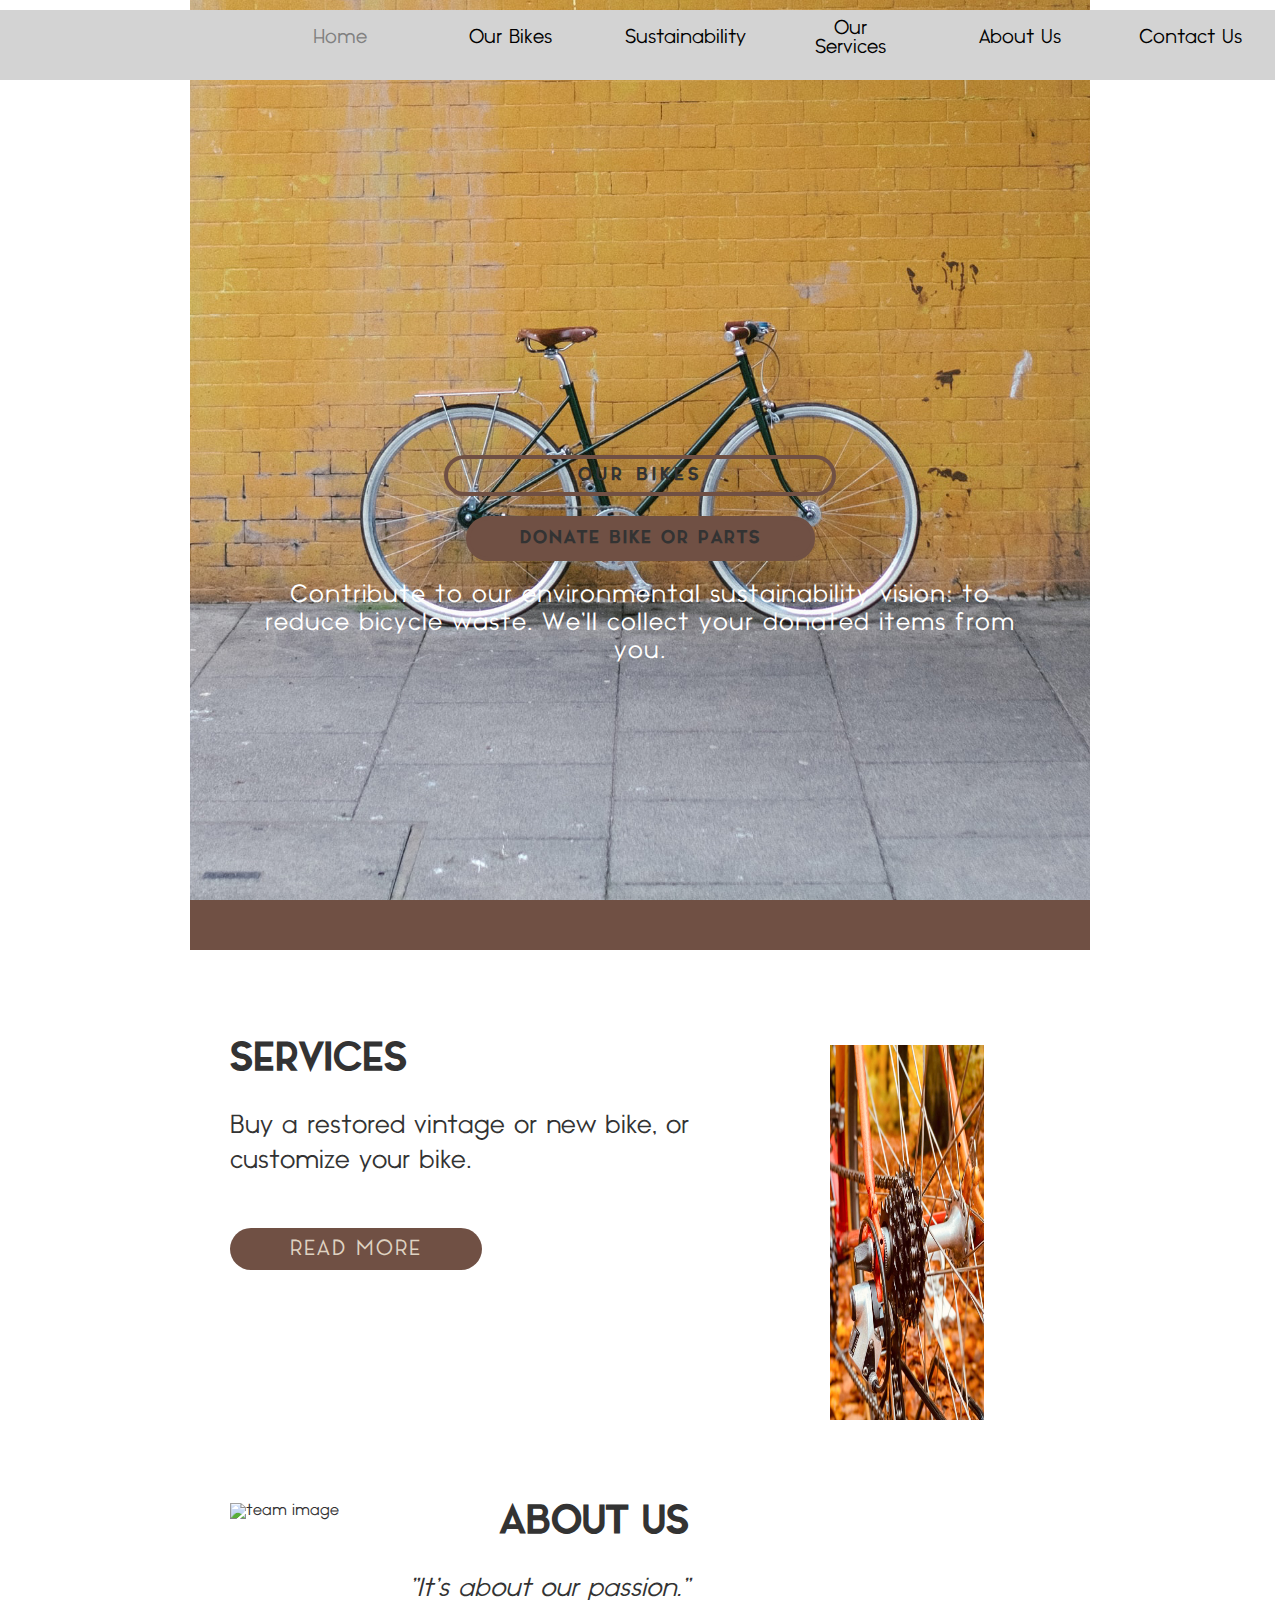
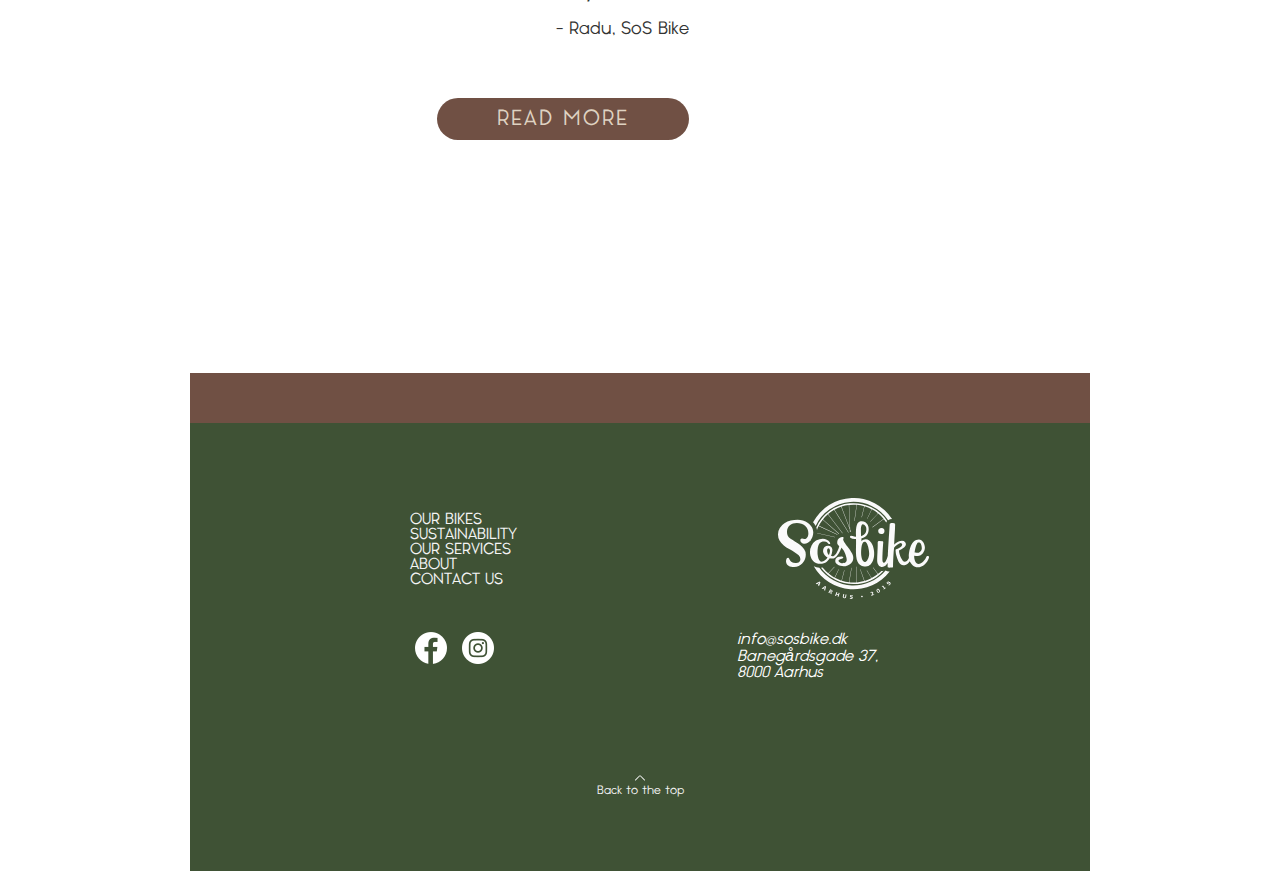
==== index.html @ 9453af6f "Chanel Edits: site navigation, header issues, links, logo link, fonts, mobile menus" ====
<!DOCTYPE HTML>
<html lang="en">
<!--comment-->

<head>
    <meta charset="UTF-8">
    <meta name="description" content="SoS Bike is an Aarhus-based bicycle business that supplies new, custom & restored vintage bicycles with an environmental sustainability vision: to reduce bicycle waste.">
    <meta name="viewport" content="width=device-width, initial-scale=1.0">
    <title>Home | SoS Bike</title>
    <link rel="stylesheet" href="css/mystyle.css">
    <link rel="stylesheet" href="css/mobilemenu.css">
</head>


<body class="page_body">

    <img href="index.html" src="images/SVG/Asset_12.svg" alt="sosbikelogo" class="sosbike_logo">
    <header class="navigation__container">
        <nav>
            <!-- The mobile menu icon -->
            <label for="mobileicon" class="mobileiconlabel">&#9776;</label>
            <input type="checkbox" id="mobileicon" class="mobileicon">


            <!-- Menu items -->
            <div class="menuitems__container">
                <h2 class="menu_heading">Menu</h2>
                <a href="index.html" class="menuitem menu_navigation active_menuitem">Home<i class="arrow right moab"></i></a>
                <a href="gallery.html" class="menuitem menu_navigation">Our Bikes<i class="arrow right moab"></i></a>
                <a href="sustainability.html" class="menuitem menu_navigation">Sustainability<i class="arrow right moab"></i></a>
                <a href="services.html" class="menuitem menu_navigation">Our Services<i class="arrow right moab"></i></a>
                <a href="about.html" class="menuitem menu_navigation">About Us<i class="arrow right moab"></i></a>
                <a href="contact.html" class="menuitem menu_navigation">Contact Us<i class="arrow right moab"></i></a>
                <img src="images/SVG/Asset_12.svg" alt="sosbike logo" class="menu_sosbikelogo menuitem">

                <div class="cta_style menu_donate_button">
                    <a href="contact.html" class="menuitem Donate_text">DONATE</a>
                </div>
            </div>
        </nav>

    </header>


    <div class="main_section_bg_image">

        <div class="main_section_flexbox">
            <div class="main_section1_button1">
                <a href="gallery.html" class="main_cta_button1"><h2>OUR BIKES</h2></a>
            </div>
            <div class="main_section1_button2">
                <a href="contact.html" class="main_cta_button2"><h2>DONATE BIKE OR PARTS</h2></a>
            </div>
            <div class="main_section1_text">
                <p>Contribute to our environmental sustainability vision: to reduce bicycle waste. We'll collect your donated items from you.</p>
            </div>
        </div>
    </div>

    <main>

        <section>
            <div class="main_colorblock"></div>
        </section>

        <section class="main_section2_container">
            <div class="main_section2_card1">
                <div class="main_section2_card1_inner">
                    <h2 class="main_section2_header">SERVICES</h2>
                    <p class="main_service_paragraph">Buy a restored vintage or new bike, or customize your bike.</p>
                    <a href="services.html" class="main_s2_cta_button">READ MORE</a>
                </div>
                <div>
                    <img src="images/homepage/Services.jpg" alt="bike service" class="bike_service_image">
                </div>
            </div>

            <div class="main_section2_card2">
                <div><img src="images/homepage/about_pic.jpg" alt="team image" class="bike_about_image">
                    <img src="images/homepage/about_pic_600.png" alt="team image" class="bike_about_image2">
                    <img src="images/homepage/about_pic_900.png" alt="team image" class="bike_about_image3">
                </div>
                <div class="main_section2_card2_inner">
                    <h2 class="main_section1_header2">ABOUT US</h2>
                    <P class="main_about_paragraph"><i>"It's about our passion."</i></P>
                    <p Class="main_quote">- Radu, SoS Bike </p>
                    <a href="about.html" class="main_s2_cta_button2">READ MORE</a>
                </div>
            </div>
        </section>

        <section>
            <div class="main_colorblock"></div>
        </section>

    </main>


    <footer class="page_footer">

        <div class="page_footer_card">

            <div class="footer_flex_inner">

                <div class="footer_flex_inner_card">
                    <a href="gallery.html" class="footer_link">OUR BIKES</a><br>
                    <a href="sustainability.html" class="footer_link">SUSTAINABILITY</a><br>
                    <a href="services.html" class="footer_link">OUR SERVICES</a><br>
                    <a href="about.html" class="footer_link">ABOUT</a><br>
                    <a href="contact.html" class="footer_link">CONTACT US</a><br>
                </div>

                <div class="footer_flex_inner_card">
                    <a href="https://www.facebook.com/aarhussosbike"><img src="images/some/facebook_logo.png" alt="facebook icon" class="some_image"></a>
                    <a href="https://www.instagram.com/s0sbike/"><img src="images/some/instagram_logo.png" alt="instagram icon" class="some_image"></a>
                </div>
            </div>

            <div class="footer_flex_inner">
                <div class="footer_flex_inner_card">
                    <a href="index.html"><img src="images/SVG/Asset_11.svg" class="footer_logo"></a>
                </div>

                <div class="footer_flex_inner_card">
                    <address>
                        info@sosbike.dk<br>
                        Banegårdsgade 37,<br>
                        8000 Aarhus
                    </address>
                </div>
            </div>

        </div>

        <div class="page_footer_card">
            <div class="back_to_the_top">
                <div>
                    <a href="index.html"><img src="images/up_arrow/up-arrow.svg" alt="up arrow" class="up_arrow_icon"></a>
                </div>

                <div>
                    <a href="index.html" class="footer_link">Back to the top</a>
                </div>
            </div>
        </div>

    </footer>


</body></html>
---- css/mystyle.css ----
/* Basic CSS reset */
*,
:after,
:before {
    margin: 0;
    padding: 0;
    border: 0;
    box-sizing: border-box;
}

html {
    font-size: 100%;
}

@font-face {
    font-family: "Aqua";
    src: url('../fonts/aqua.ttf');
}

@font-face {
    font-family: "Kelvinized";
    src: url('../fonts/Kelvinized.ttf');
}

@font-face {
    font-family: "Noir_medium";
    src: url('../fonts/Noir_medium.otf');
}

@font-face {
    font-family: "Noir_regular";
    src: url('../fonts/Noir_regular.otf');
}

@font-face {
    font-family: "Typographica";
    src: url('../fonts/Typographica-Blp5.ttf');
}

h1 {
    font-family: Typographica, sans-serif;
    color: #333333;
    font-size: 24x;
    letter-spacing: 1px;
}

h2 {
    font-family: Noir_medium, sans-serif;
    color: #333333;
    font-size: 18px;
}

h3 {
    font-family: Noir_medium, sans-serif;
    color: #333333;
    font-size: 16px;
}

html,
body {
    font-family: Noir_regular, sans-serif;
    color: #333333;
    font-size: 16px;
}

.page_body {
    max-width: 1680px;
    margin: 0 auto;

}


/* -------- Mobile first style and layout ------- */


/*---------Header and navigation--------------*/


.moab { /* added by Morten, attached to menu arrows */
    float: right;
}


/*--------------------MAIN---------------------*/

.main_section_bg_image {
    background-size: cover;
    background-position: bottom;
    height: 568px;
    background-image: url("../images/homepage/beeline-navigation-nfWllIa5wew-unsplash.jpg");
}



/*---------------MAIN SECTION 1----------------*/

.main_section_flexbox {
    display: flex;
    flex-direction: column;
    padding: 285px 15px 10px 15px;
    width: 100%;
    align-items: center;
}

.main_home_bike {
    object-fit: cover;
    width: 365px;
    height: 610px;
}


a:link, a:visited {
  text-align: center;
  text-decoration: none;
  display: inline-block;
}

a:hover {
  cursor: pointer;
}


.main_cta_button1 {
    /* position: absolute;
    top: 62.5%;
    left: 8%;*/
    border: 4px solid #705044;
    padding: 15px 75px 5px 75px;
    margin: 10px 0px;
    background-color: rgba(255, 255, 255, 0.01);
    border-radius: 50px;
    color: white;
    letter-spacing: 4px;
    text-decoration: none;
}

.main_cta_button2 {
    /*position: absolute;
    top: 72.5%;
    left: 8%;*/
    border: 4px solid #705044;
    padding: 15px 20px 5px 20px;
    background-color: #705044;
    border-radius: 50px;
    color: white;
    letter-spacing: 2px;
}

.main_section1_text {
    /* position: absolute;
    top: 84%;*/
    color: white;
    text-align: center;
    margin: 0px 12px;
    line-height: 20px;
    font-size: 16px;
    letter-spacing: 0.5px;
    padding-top: 10px;
}

.main_colorblock {
    height: 25px;
    width: 100%;
    background-color: #705044;
}


/*-----------MAIN SECTION 2----------*/

.main_section2_container {

}

.main_section2_card1 {
    display: flex;
    margin-top: 60px;
    margin-bottom: 55px;
}

.main_section2_card1_inner {
    margin-left: 15px;
}

.main_service_paragraph {
    /*padding: 15px 25px 15px 0px;*/
    margin: 5px 0px 10px 0px;
}


.main_s2_cta_button {
    color: #DFD2C1;
    background-color: #705044;
    padding: 10px 25px;
    border-radius: 20px;
    letter-spacing: 1px;
}



.bike_service_image {
    /*max-width: 150px;
    height: 150px;*/
    /*padding: 10px 15px 10px 0px;*/
    width: 70%;
    margin: 0 0 0 45px;
    padding-top: 5px;
}

/*---card 2--*/

.main_section2_card2 {
    display: flex;
    margin-top: 55px;
    margin-bottom: 60px;
    margin-right: 15px;
}

.main_section2_card2_inner {
    margin-right: 5px;
    display: flex;
        flex-direction: column;
        align-items: flex-end;
}

.main_section1_header2 {
    text-align: right;
}

.main_about_paragraph {
    margin-top: 20px;
    text-align: right;
    margin: 10px 0px 5px 0px;*/
}

.main_quote {
    text-align: right;
    font-size: 14px;
    margin-bottom: 20px;
}

.main_s2_cta_button2 {
    color: #DFD2C1;
    background-color: #705044;
    padding: 10px 26px;
    border-radius: 20px;
    margin-left: 6px;
    letter-spacing: 1px;
}



.bike_about_image {
    /*max-width: 150px;*/
    /*height: 150px;*/
    width: 70%;
    /*padding: 10px 15px 10px 0px;*/
    margin-left: 15px;
    padding-bottom: 10px;
}

.bike_about_image2{
    display: none;
}

.bike_about_image3{
    display: none;
}





/* -------- Footer section ---------- */

.page_footer {
    display: flex;
    flex-direction: column;
    justify-content: space-between;
    height: 35rem;
    align-items: center;
    text-align: center;
    background-color: #3F5235;
    color: white;
    padding: 40px 0px;
    ;
}


.page_footer_card {
    display: flex;
    flex-direction: column;
    align-items: center;
    justify-content: space-between;
}

.footer_flex_inner_card {
    padding: 15px 0px;
}

.some_image {
    margin: 15px 5px 0px 5px;
}

.footer_link {
    text-decoration: none;
    color: whitesmoke;
}

.up_arrow_icon {
    width: 10px;
}

.footer_logo {
    width: 65%;
}

.back_to_the_top {
    display: flex;
    flex-direction: column;
    font-size: 12px;
    padding-bottom: 15px;
}


/* ---------------------- Media Queries 600px -------------------------- */


@media only screen and (min-width: 600px) {

    /* -------- Main content ---------- */

    .main_section_bg_image {
        background-size: cover;
        background-position: bottom;
        height: 800px;
        background-image: url("../images/homepage/main_bike_mobile.jpg");
    }



    /*---------------MAIN SECTION 1----------------*/

    .main_section_flexbox {
        display: flex;
        flex-direction: column;
        padding: 480px 15px 10px 15px;
        width: 100%;
        align-items: center;
    }

    .main_home_bike {
        object-fit: cover;
        width: 365px;
        height: 610px;
    }

    .main_cta_button1 {
        /* position: absolute;
    top: 62.5%;
    left: 8%;*/
        border: 4px solid #705044;
        padding: 6px 100px;
        margin-bottom: 15px;
        background-color: rgba(255, 255, 255, 0.01);
        border-radius: 50px;
        color: #705044;
        font-size: 16px;
        letter-spacing: 4px;
    }

    .main_cta_button2 {
        /*position: absolute;
    top: 72.5%;
    left: 8%;*/
        border: 4px solid #705044;
        padding: 8px 50px;
        background-color: #705044;
        border-radius: 50px;
        color: white;
        font-size: 13px;
        letter-spacing: 2px;
        margin-bottom: 10px;
    }

    .main_section1_text {
        /* position: absolute;
    top: 84%;*/
        color: white;
        text-align: center;
        margin: 0px 12px;
        line-height: 25px;
        font-size: 22px;
        letter-spacing: 1px;
        padding-top: 10px;
        width: 90%
    }

    .main_colorblock {
        height: 40px;
        width: 100%;
        background-color: #705044;
    }

    /*---------------MAIN PAGE SECTION 2----------------*/

    .main_section2_container {
        display: flex;
        flex-direction: column;
    }

    .main_section2_card1 {
        display: flex;
        margin: 90px 25px 50px 25px;

    }

    .main_section2_card1_inner {
        display: flex;
        flex-direction: column;
        margin: 0px 0px 0px 0px;
        align-items: flex-start;
    }

    .main_section2_header {
        font-size: 40px;

    }

    .main_service_paragraph {
        /*padding: 15px 25px 15px 0px;*/
        margin: 20px 50px 34px 0px;
        font-size: 22px;
        line-height: 35px;
    }


    .main_s2_cta_button {
        color: #DFD2C1;
        background-color: #705044;
        padding: 10px 26px;
        border-radius: 50px;
        font-size: 22px;
        letter-spacing: 2px;
        padding: 10px 60px;
    }



    .bike_service_image {
        /*max-width: 150px;*/
        height: 250px;
        margin: 0;
        /*padding: 10px 15px 10px 0px;*/
    }

    /*---card 2--*/

    .main_section2_card2 {
        display: flex;
        margin: 50px 25px 90px 25px;

    }

    .main_section2_card2_inner {
        margin: 0;
        display: flex;
        flex-direction: column;
        align-items: flex-end;
    }

    .main_section1_header2 {
        text-align: right;
        font-size: 40px;
    }

    .main_about_paragraph {
        text-align: right;
        font-size: 22px;
        line-height: 30px;
        margin: 20px 0px 10px 25px;
    }


    .main_quote {
        text-align: right;
        font-size: 16px;
        margin-bottom: 17px;
    }

    .main_s2_cta_button2 {
        color: #DFD2C1;
        background-color: #705044;
        padding: 10px 60px;
        border-radius: 50px;
        margin-left: 0px;
        font-size: 22px;
        letter-spacing: 2px;
    }



    .bike_about_image {
        /*max-width: 150px;*/
        /*padding: 10px 15px 10px 0px;*/
        display: none;
    }

    .bike_about_image2{
        display: block;
        height: 250px;
        margin: 0;
    }


    /* -------- Footer ---------- */

    .page_footer {
        height: 25rem;
        text-align: left;
    }

    .page_footer_card {
        display: flex;
        flex-direction: row;
    }


    .footer_flex_inner_card {
        padding: 15px 0px 15px 120px;
    }

    .some_image {
        margin: 15px 5px 0px 5px;
    }

    .up_arrow_icon {
        width: 10px;
    }

    .footer_logo {
        width: 65%;
    }

    .back_to_the_top {
        display: flex;
        flex-direction: column;
        text-align: center;
    }


    /* ---------------------- Media Queries 900px -------------------------- */

    @media only screen and (min-width: 900px) {


        /* -------- Page body container ---------- */

        .page_body {
            width: 900px;
            height: 29rem;
        }

        .moab { /* added by Morten, attached to menu arrows */
    display: none;
}


        /* -------- Main content ---------- */

        .main_section_bg_image {
            background-size: cover;
            background-position: bottom;
            height: 900px;
            background-image: url("../images/homepage/main_bike.jpg");
        }



        /*---------------MAIN PAGE SECTION 1----------------*/

        .main_section_flexbox {
            display: flex;
            flex-direction: column;
            padding: 445px 15px 10px 15px;
            width: 100%;
            align-items: center;
        }

        .main_home_bike {
            object-fit: cover;
            width: 365px;
            height: 610px;
        }

        .main_cta_button1 {
            /* position: absolute;
    top: 62.5%;
    left: 8%;*/
            border: 4px solid #705044;
            padding: 8px 130px;
            margin-bottom: 20px;
            background-color: rgba(255, 255, 255, 0.01);
            border-radius: 50px;
            color: #705044;
            font-size: 20px;
            letter-spacing: 4px;
        }

        .main_cta_button2 {
            /*position: absolute;
    top: 72.5%;
    left: 8%;*/
            border: 4px solid #705044;
            padding: 10px 50px;
            background-color: #705044;
            border-radius: 50px;
            color: white;
            font-size: 18px;
            letter-spacing: 2px;
            margin-bottom: 10px;
        }

        .main_section1_text {
            /* position: absolute;
    top: 84%;*/
            color: white;
            text-align: center;
            margin: 0px 12px;
            line-height: 28px;
            font-size: 25px;
            letter-spacing: 1px;
            padding-top: 10px;
            width: 90%
        }

        .main_colorblock {
            height: 50px;
            width: 100%;
            background-color: #705044;
        }


       /*---------------MAIN PAGE SECTION 2----------------*/

    .main_section2_container {
        display: flex;
        flex-direction: column;
    }

    .main_section2_card1 {
        display: flex;
        margin: 90px 40px 40px 40px;

    }

    .main_section2_card1_inner {
        display: flex;
        flex-direction: column;
        margin: 0px 80px 0px 0px;
    }

    .main_section2_header {
        font-size: 40px;

    }

    .main_service_paragraph {
        /*padding: 15px 25px 15px 0px;*/
        margin: 30px 0px 50px 0px;
        font-size: 26px;
        line-height: 35px;
    }


    .main_s2_cta_button {
        color: #DFD2C1;
        background-color: #705044;
        padding: 10px 60px;
        border-radius: 50px;
        font-size: 22px;
        letter-spacing: 2px;
    }



    .bike_service_image {
        /*max-width: 150px;*/
        height: 380px;
        margin: 0;
        /*padding: 10px 15px 10px 0px;*/
    }

    /*---card 2--*/

    .main_section2_card2 {
        display: flex;
        margin: 40px 40px 90px 40px;
    }

    .main_section2_card2_inner {
        margin: 0;
        display: flex;
        flex-direction: column;
        align-items: flex-end;
        margin-left: 70px;
    }

    .main_section1_header2 {
        text-align: right;
        font-size: 40px;
    }

    .main_about_paragraph {
        text-align: right;
        font-size: 26px;
        line-height: 35px;
        margin: 30px 0px 15px 0px;
    }


    .main_quote {
        text-align: right;
        font-size: 18px;
        margin-bottom: 60px;
    }

    .main_s2_cta_button2 {
        color: #DFD2C1;
        background-color: #705044;
        padding: 10px 60px;
        border-radius: 50px;
        margin-left: 0px;
        font-size: 22px;
        letter-spacing: 2px;
    }



    .bike_about_image {
        /*max-width: 150px;*/
        /*padding: 10px 15px 10px 0px;*/
        display: none;
    }

    .bike_about_image2{
        display: none;
    }
        .bike_about_image3{
        display: block;
        height: 380px;
        margin: 0;
    }


        /* -------- Footer ---------- */

        .page_footer {
            height: 28rem;
            padding: 60px;
        }

        .page_footer_card {
            display: flex;
            flex-direction: row;
        }


        .footer_flex_inner_card {
            padding: 15px 60px 15px 160px;
        }

        .some_image {
            margin: 15px 5px 0px 5px;
        }

        .up_arrow_icon {
            width: 10px;
        }

        .footer_logo {
            width: 65%;
        }

        .back_to_the_top {
            display: flex;
            flex-direction: column;
        }



    }
---- css/mobilemenu.css ----
/* [ON MOBILE DEVICES] */

.sosbike_logo {
    width: 80px;
    float: left;
    margin: 15px 0px 0px 15px;
}


/* .navigation__container {
    width: 70%;
    float: right;
} */

.navigation__container {
    position: absolute;
    right: 5px;
    top: 10px;
    width: 300px;
    z-index: 9999;
}

.menu_heading {
    text-align: center;
    padding: 25px 0px 25px 45px;
}

.mobileiconlabel {
    float: right;
    display: inline-block;
    color: black;
    font-style: normal;
    font-size: 1.2rem;
    padding: 15px 20px 10px 0px;

}

.menuitem {
    display: block;
    width: 250px;
    padding: 10px;
    color: black;
    text-decoration: none;
    text-align: left;
}

.active_menuitem {
    color: grey
}

.menu_navigation {
    margin-left: 10%;
    font-weight: bold;
}

.menu_sosbikelogo {
    display: block;
    margin-left: auto;
    margin-right: auto;
    width: 50%;
    padding-top: 25px;
    padding-bottom: 25px;
}

.menu_sosbikelogo1{
    display: none;
}


/*.menu_paragraph {
    width: 100%;
    text-align: center;
}*/

.menu_donate_button {
    display: block;
    margin-left: auto;
    margin-right: auto;
    margin-bottom: 15px;
}


.cta_style {
    margin-left: auto;
    margin-right: auto;
    background-color: black;
    color: white;
    border-bottom-left-radius: 25px;
    border-top-left-radius: 25px;
    border-bottom-right-radius: 25px;
    border-top-right-radius: 25px;
    width: 50%;
    margin-top: 10px;
    margin-bottom: 10px;

}

.Donate_text {
    width: 100%;
    font-weight: bold;
    color: white;
    text-align: center;
    margin-left: auto;
    margin-right: auto;
    font-size: 15px;

}

.arrow {

    border: solid black;
    border-width: 0 1px 1px 0;
    display: inline-block;
    padding: 4px;

}

.right {
    transform: rotate(-45deg);
    -webkit-transform: rotate(-45deg);
}



/* Hide checkbox and menuitems until clicked */
.menuitems__container,
.mobileicon {
    display: none;
    background-color: lightgrey;
    padding-bottom: 15px;
}




/* Show menuitems when mobileicon-label is clicked */
.navigation__container input:checked ~ .menuitems__container {
    display: block;
}




/* Add rules [ON WIDE SCREENS] */

@media only screen and (min-width: 900px) {

    /* Hide Mobile icon and its label */
    .mobileiconlabel,
    .mobileicon {
        display: none;
    }

    .menu_paragraph{
        display: none;
    }

    .sosbike_logo{
        display: none;
    }

    .arrow{
        display: none;
    }

    .right{
        display: none;
    }

    .moab{
        display: none;
    }


    .cta_style{
        display: none;
    }

    .menu_sosbikelogo{
        width: 8%;
        margin-left: 15px;
        margin-right: 15px;
        display: none;

    }

    .menu_sosbikelogo1{
        width: 8%;
        margin-left: 15px;
        margin-right: 15px;
        display: block;
    }

    .menu_heading{
        display: none;
    }

    .menu_navigation{
        margin-left: 20px;
        margin-right: 20px;
        font-size: 20px;

    }

    .navigation__container{
        width: 100%;
        flex-direction: row;
        z-index: 9999;

    }






    /* Make menuitems flex horisontally (on a row) */
    .menuitems__container {
        display: flex;
        justify-content: flex-end;
        align-items: center;
        height: 70px;



    }

    .menuitem {
        width: 130px;
    }

    .arrow {
        display: none;
    }

    .right {
        display: none;
    }
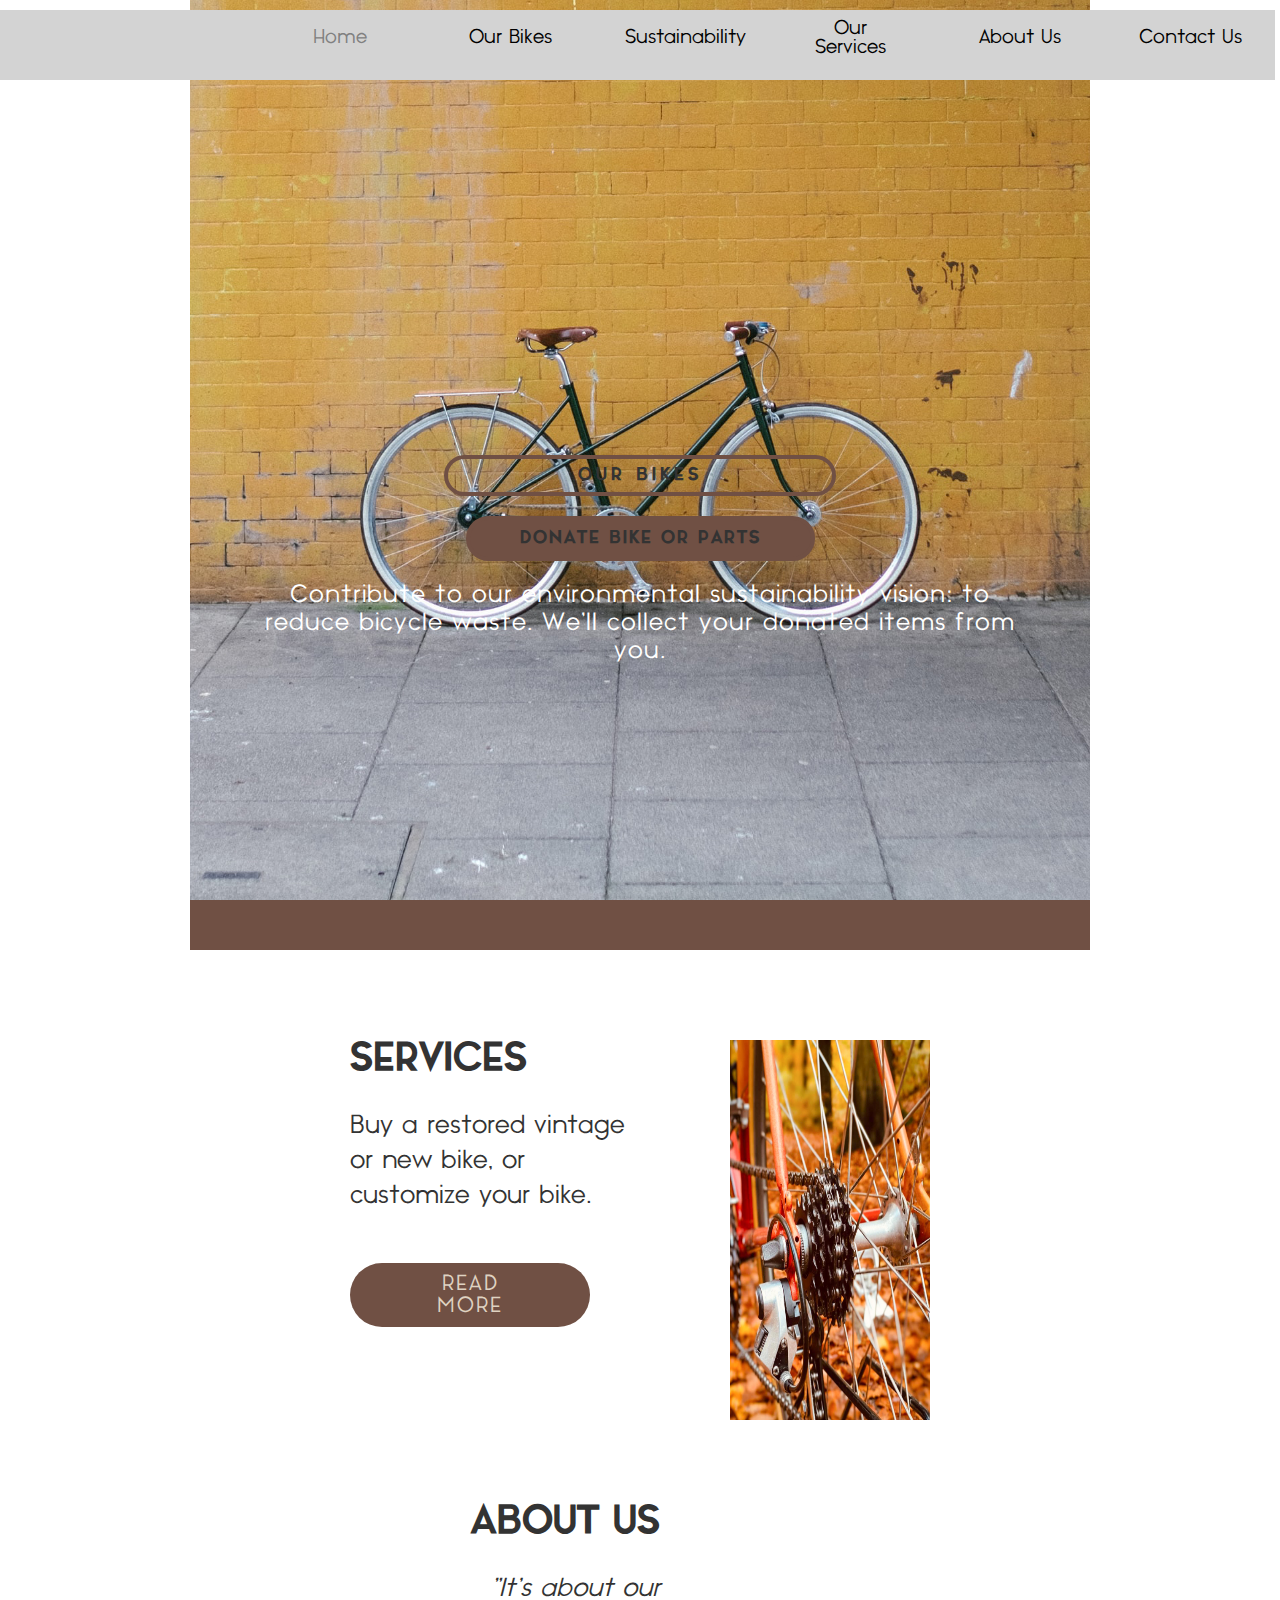
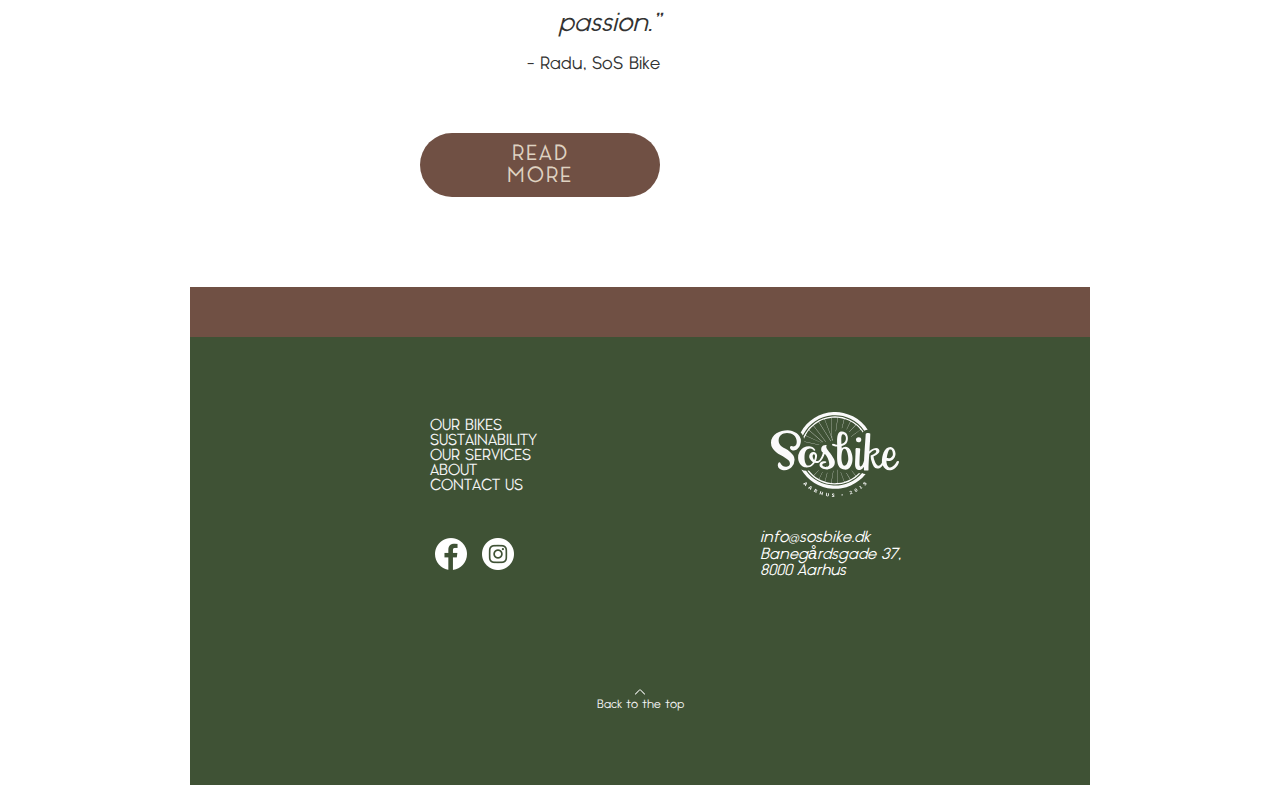
==== commit ec1df433: "CR edits: media queries 600px all pages" ====
--- a/index.html
+++ b/index.html
@@ -77,8 +77,6 @@
 
             <div class="main_section2_card2">
                 <div><img src="images/homepage/about_pic.jpg" alt="team image" class="bike_about_image">
-                    <img src="images/homepage/about_pic_600.png" alt="team image" class="bike_about_image2">
-                    <img src="images/homepage/about_pic_900.png" alt="team image" class="bike_about_image3">
                 </div>
                 <div class="main_section2_card2_inner">
                     <h2 class="main_section1_header2">ABOUT US</h2>
--- a/css/mystyle.css
+++ b/css/mystyle.css
@@ -168,6 +168,11 @@
 /*-----------MAIN SECTION 2----------*/
 
 .main_section2_container {
+    /*height: 480px;*/
+    display: flex;
+    flex-direction: column;
+    justify-content: center;
+    align-items: center;
 
 }
 
@@ -179,6 +184,8 @@
 
 .main_section2_card1_inner {
     margin-left: 15px;
+    align-items: flex-end;
+    width: 100px;
 }
 
 .main_service_paragraph {
@@ -199,11 +206,10 @@
 
 .bike_service_image {
     /*max-width: 150px;
-    height: 150px;*/
     /*padding: 10px 15px 10px 0px;*/
-    width: 70%;
+    width: 156px;
     margin: 0 0 0 45px;
-    padding-top: 5px;
+    height: 195px;
 }
 
 /*---card 2--*/
@@ -216,10 +222,12 @@
 }
 
 .main_section2_card2_inner {
-    margin-right: 5px;
-    display: flex;
-        flex-direction: column;
-        align-items: flex-end;
+    display: flex;
+    flex-direction: column;
+    align-items: flex-end;
+    width: 140px;
+    margin-left: 20px;
+
 }
 
 .main_section1_header2 {
@@ -250,12 +258,14 @@
 
 
 .bike_about_image {
-    /*max-width: 150px;*/
-    /*height: 150px;*/
-    width: 70%;
+    /*width: 70%;*/
     /*padding: 10px 15px 10px 0px;*/
     margin-left: 15px;
     padding-bottom: 10px;
+    height: 185px;
+    width: 148px;
+
+
 }
 
 .bike_about_image2{
@@ -408,17 +418,128 @@
         flex-direction: column;
     }
 
+
+
+
+
+
+
+
+
+
+/*
+
+.main_service_paragraph {
+    /*padding: 15px 25px 15px 0px;*/
+   /* margin: 5px 0px 10px 0px;
+}
+
+
+.main_s2_cta_button {
+    color: #DFD2C1;
+    background-color: #705044;
+    padding: 10px 25px;
+    border-radius: 20px;
+    letter-spacing: 1px;
+}
+
+
+
+.bike_service_image {
+    /*max-width: 150px;
+    /*padding: 10px 15px 10px 0px;*/
+   /* width: 156px;
+    margin: 0 0 0 45px;
+    height: 195px;
+}
+
+/*---card 2--*/
+
+/*
+
+.main_section1_header2 {
+    text-align: right;
+}
+
+.main_about_paragraph {
+    margin-top: 20px;
+    text-align: right;
+    margin: 10px 0px 5px 0px;*/
+}
+
+/*.main_quote {
+    text-align: right;
+    font-size: 14px;
+    margin-bottom: 20px;
+}
+
+.main_s2_cta_button2 {
+    color: #DFD2C1;
+    background-color: #705044;
+    padding: 10px 26px;
+    border-radius: 20px;
+    margin-left: 6px;
+    letter-spacing: 1px;
+}
+
+
+
+.bike_about_image {
+    /*width: 70%;*/
+    /*padding: 10px 15px 10px 0px;*/
+ /*   margin-left: 15px;
+    padding-bottom: 10px;
+    height: 185px;
+    width: 148px;
+
+
+}
+
+.bike_about_image2{
+    display: none;
+}
+
+.bike_about_image3{
+    display: none;
+}*/
+
+
+
+
+
+
+
+
+
+
+
+
+    /*.main_section2_card1 {
+    display: flex;
+    margin-top: 60px;
+    margin-bottom: 55px;
+}*/
+
     .main_section2_card1 {
         display: flex;
-        margin: 90px 25px 50px 25px;
-
-    }
+        margin: 90px 0px 50px 0px;
+
+    }
+
+
+   /*.main_section2_card1_inner {
+    margin-left: 15px;
+    align-items: flex-end;
+    width: 100px;
+}*/
+
 
     .main_section2_card1_inner {
         display: flex;
         flex-direction: column;
-        margin: 0px 0px 0px 0px;
+        /*margin: 0px 0px 0px 0px;*/
         align-items: flex-start;
+        width: 300px;
     }
 
     .main_section2_header {
@@ -441,7 +562,8 @@
         border-radius: 50px;
         font-size: 22px;
         letter-spacing: 2px;
-        padding: 10px 60px;
+        padding: 15px 20px;
+        width: 240px;
     }
 
 
@@ -449,15 +571,35 @@
     .bike_service_image {
         /*max-width: 150px;*/
         height: 250px;
+        width: 200px;
         margin: 0;
         /*padding: 10px 15px 10px 0px;*/
     }
 
     /*---card 2--*/
 
+
+/*.main_section2_card2 {
+    display: flex;
+    margin-top: 55px;
+    margin-bottom: 60px;
+    margin-right: 15px;
+}
+
+.main_section2_card2_inner {
+    display: flex;
+    flex-direction: column;
+    align-items: flex-end;
+    width: 140px;
+    margin-left: 20px;
+
+}*/
+
+
     .main_section2_card2 {
         display: flex;
-        margin: 50px 25px 90px 25px;
+        margin: 50px 0px 90px 0px;
+        width: 500px;
 
     }
 
@@ -466,6 +608,8 @@
         display: flex;
         flex-direction: column;
         align-items: flex-end;
+        margin-left: auto;
+        width: 200px;
     }
 
     .main_section1_header2 {
@@ -477,24 +621,25 @@
         text-align: right;
         font-size: 22px;
         line-height: 30px;
-        margin: 20px 0px 10px 25px;
+        /*margin: 20px 0px 10px 25px;*/
     }
 
 
     .main_quote {
         text-align: right;
         font-size: 16px;
-        margin-bottom: 17px;
+        margin-bottom: 45px;
     }
 
     .main_s2_cta_button2 {
         color: #DFD2C1;
         background-color: #705044;
-        padding: 10px 60px;
+        padding: 10px 20px;
         border-radius: 50px;
-        margin-left: 0px;
         font-size: 22px;
         letter-spacing: 2px;
+        padding: 15px 20px;
+        width: 240px;
     }
 
 
@@ -502,13 +647,8 @@
     .bike_about_image {
         /*max-width: 150px;*/
         /*padding: 10px 15px 10px 0px;*/
-        display: none;
-    }
-
-    .bike_about_image2{
-        display: block;
         height: 250px;
-        margin: 0;
+        width: 200px;
     }
 
 
@@ -526,7 +666,10 @@
 
 
     .footer_flex_inner_card {
-        padding: 15px 0px 15px 120px;
+        padding: 30px 15px 15px 80px;
+        align-items: center;
+        justify-content: center;
+        width: 240px;
     }
 
     .some_image {
@@ -766,7 +909,11 @@
 
 
         .footer_flex_inner_card {
-            padding: 15px 60px 15px 160px;
+            padding: 15px 60px 15px 120px;
+            align-items: center;
+            justify-content: center;
+            width: 330px;
+
         }
 
         .some_image {
@@ -778,7 +925,7 @@
         }
 
         .footer_logo {
-            width: 65%;
+            width: 85%;
         }
 
         .back_to_the_top {
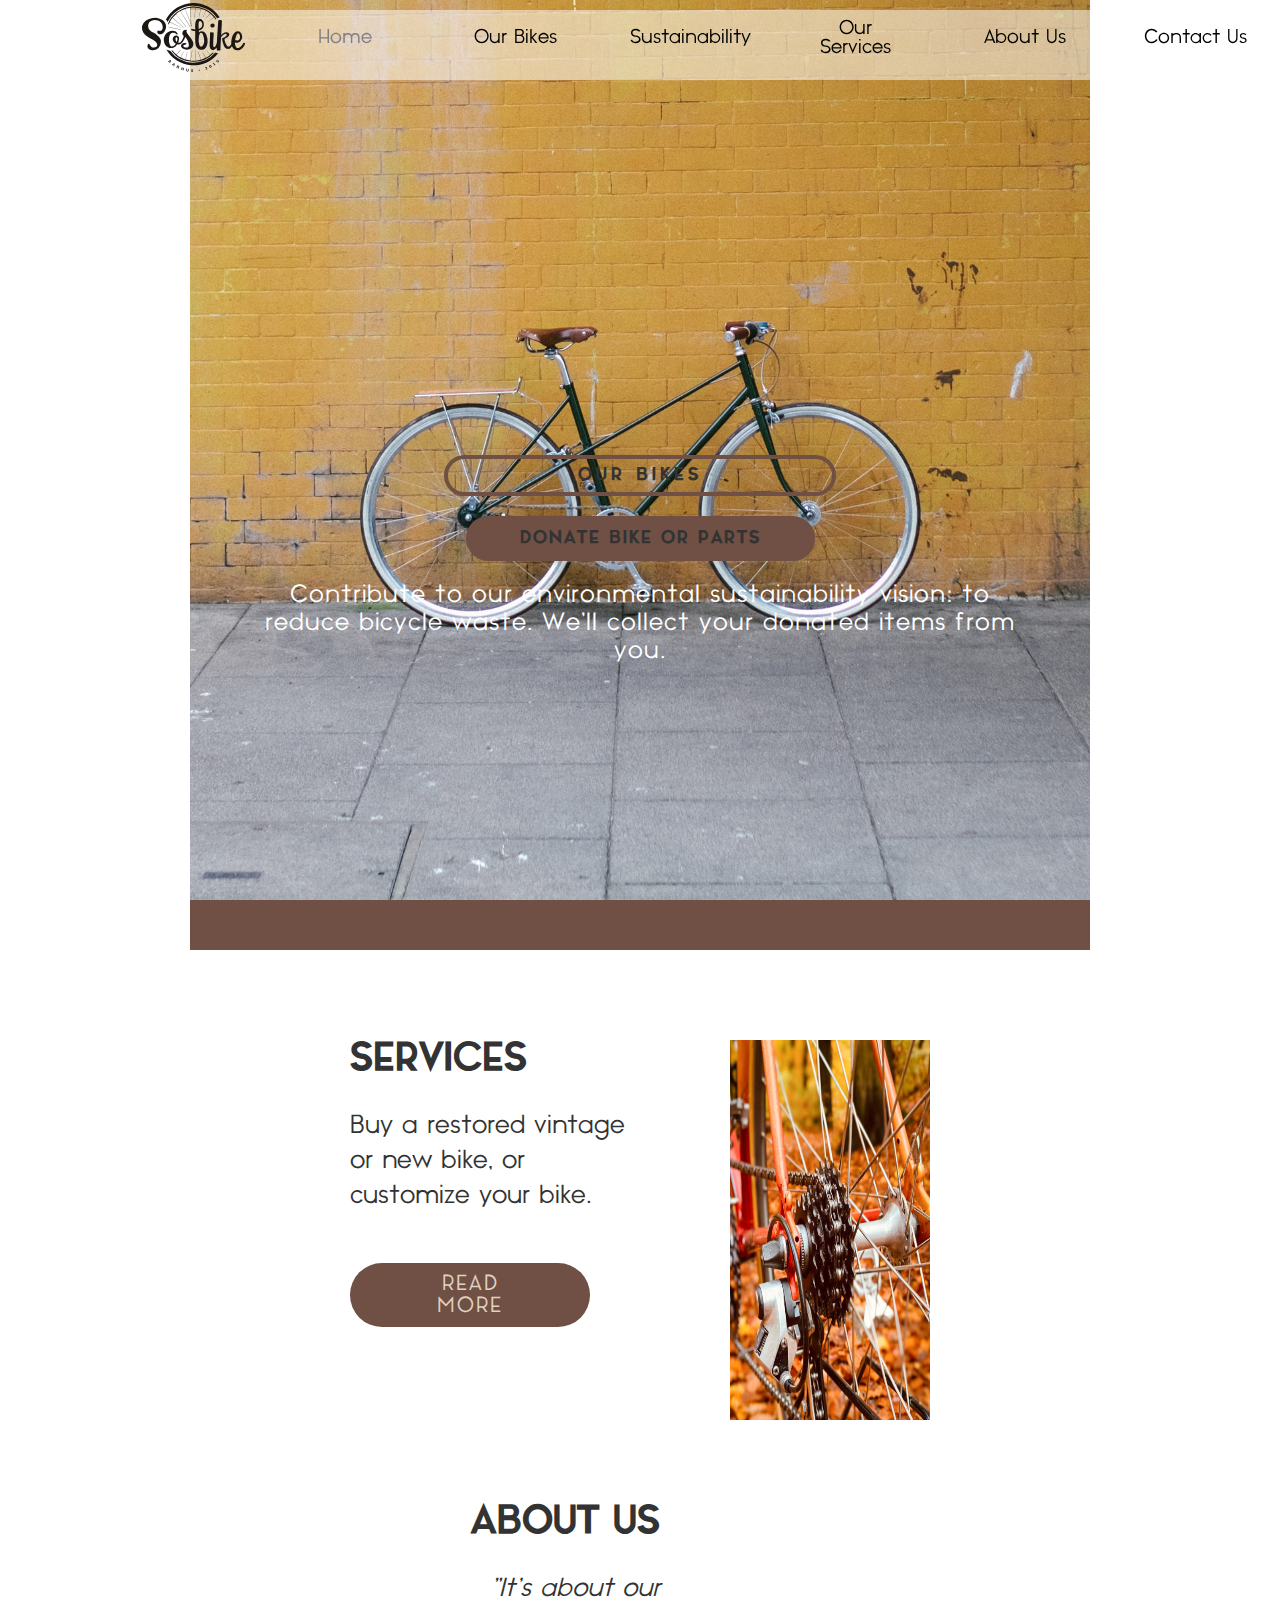
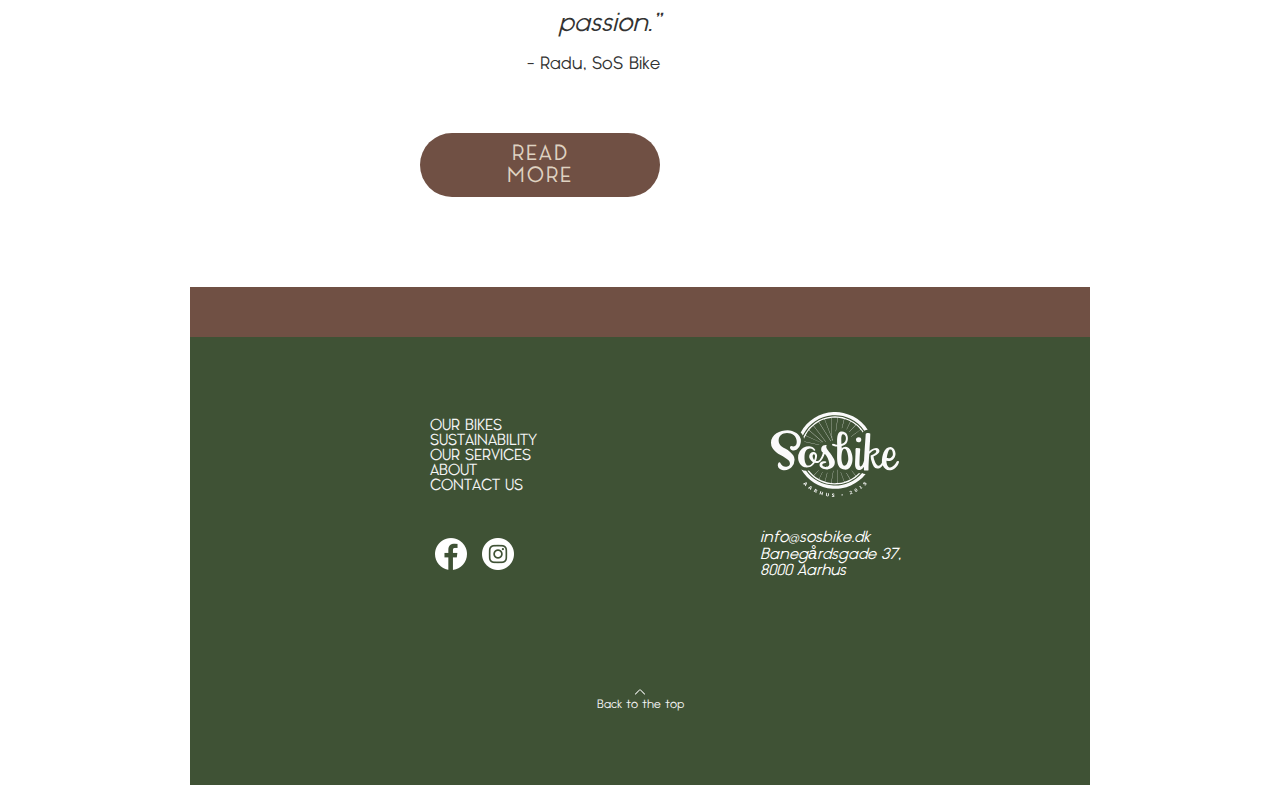
==== commit a2856e84: "navbar uptade" ====
--- a/index.html
+++ b/index.html
@@ -25,6 +25,7 @@
             <!-- Menu items -->
             <div class="menuitems__container">
                 <h2 class="menu_heading">Menu</h2>
+                <img src="images/SVG/Asset_12.svg" alt="sosbike logo" class="menu_sosbikelogo1">
                 <a href="index.html" class="menuitem menu_navigation active_menuitem">Home<i class="arrow right moab"></i></a>
                 <a href="gallery.html" class="menuitem menu_navigation">Our Bikes<i class="arrow right moab"></i></a>
                 <a href="sustainability.html" class="menuitem menu_navigation">Sustainability<i class="arrow right moab"></i></a>
--- a/css/mystyle.css
+++ b/css/mystyle.css
@@ -698,6 +698,7 @@
 
         /* -------- Page body container ---------- */
 
+
         .page_body {
             width: 900px;
             height: 29rem;
--- a/css/mobilemenu.css
+++ b/css/mobilemenu.css
@@ -16,7 +16,7 @@
     position: absolute;
     right: 5px;
     top: 10px;
-    width: 300px;
+    width:
     z-index: 9999;
 }
 
@@ -205,8 +205,28 @@
     .navigation__container{
         width: 100%;
         flex-direction: row;
-        z-index: 9999;
-
+
+
+    }
+
+    .gallery_heading{
+        margin-top: 8%;
+    }
+
+    .sustainability_block{
+        margin-top: 8%;
+    }
+
+    .services_block{
+        margin-top: 8%;
+    }
+
+    .about_block{
+        margin-top: 8%;
+    }
+
+    .contact_block{
+        margin-top: 8%
     }
 
 
@@ -220,7 +240,9 @@
         justify-content: flex-end;
         align-items: center;
         height: 70px;
-
+        background-color: rgba(255,255,255,0.5);
+        position: fixed;
+        z-index: 9999;
 
 
     }
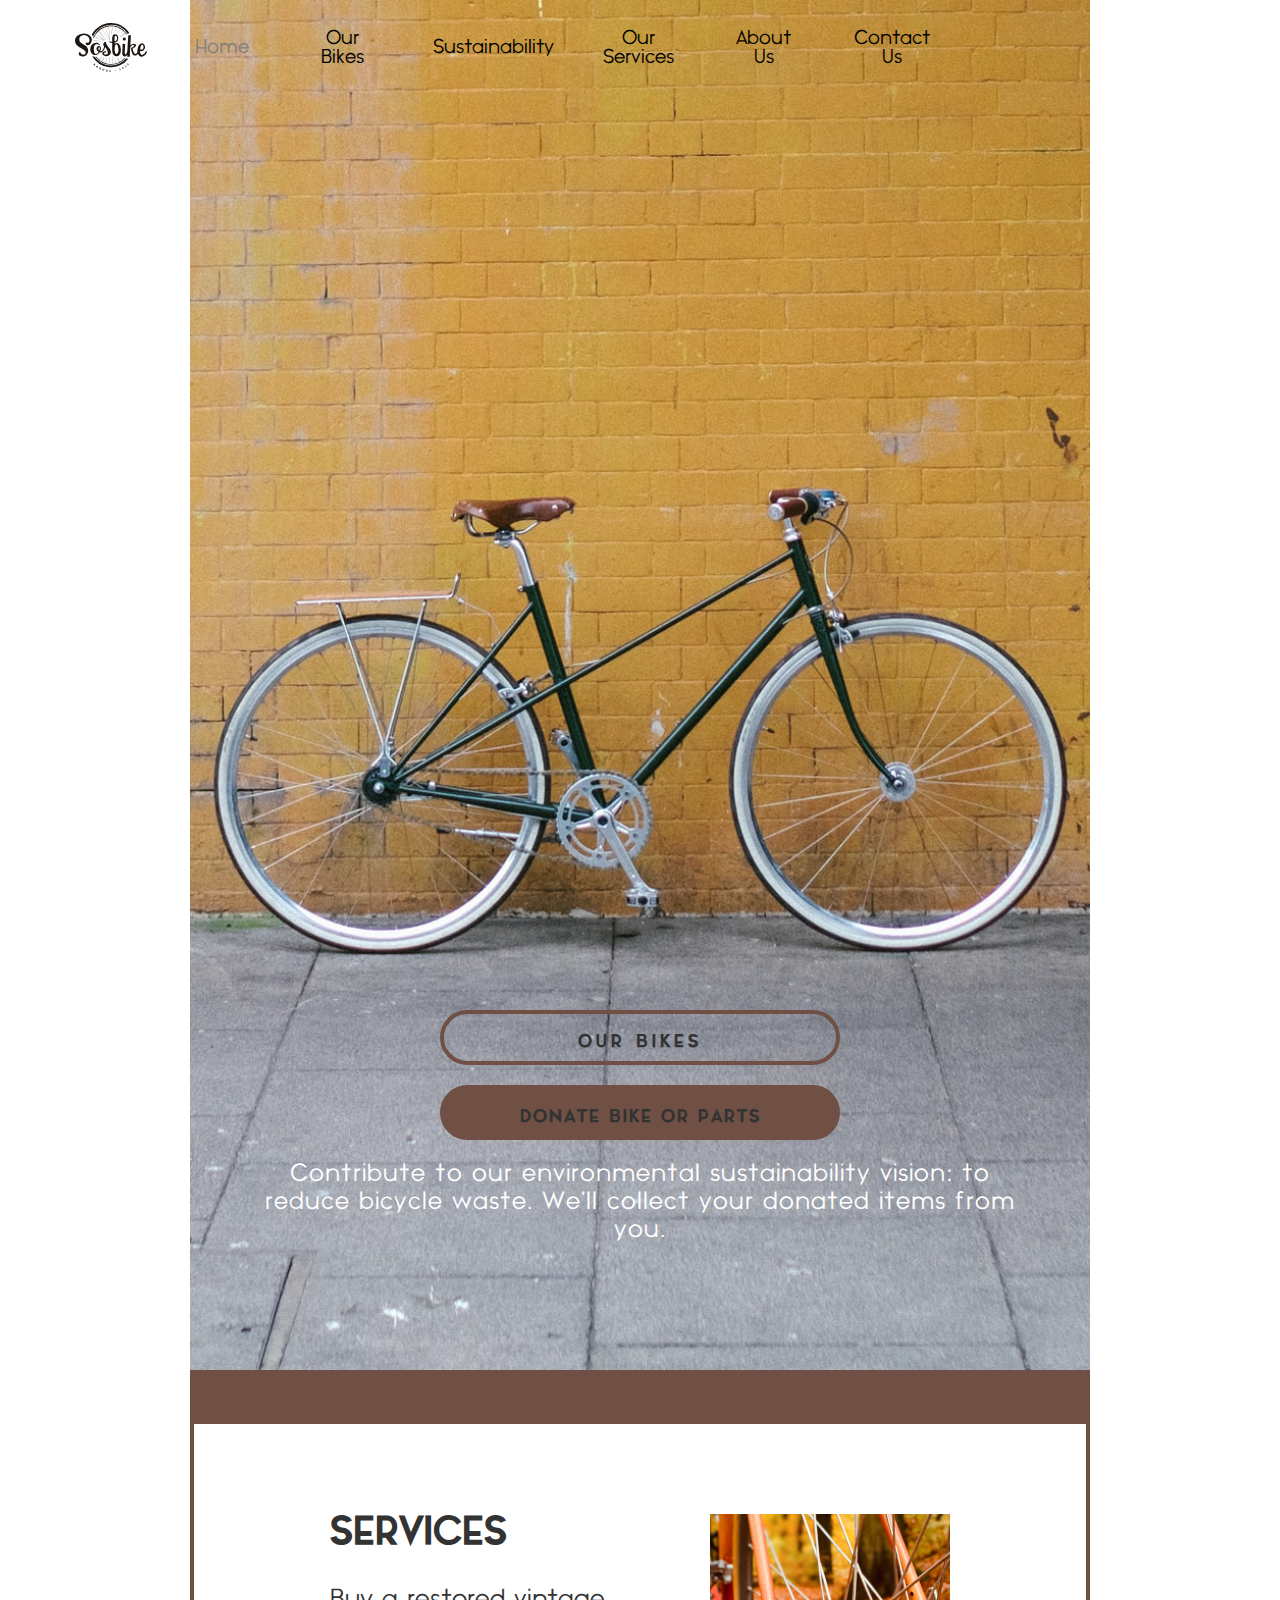
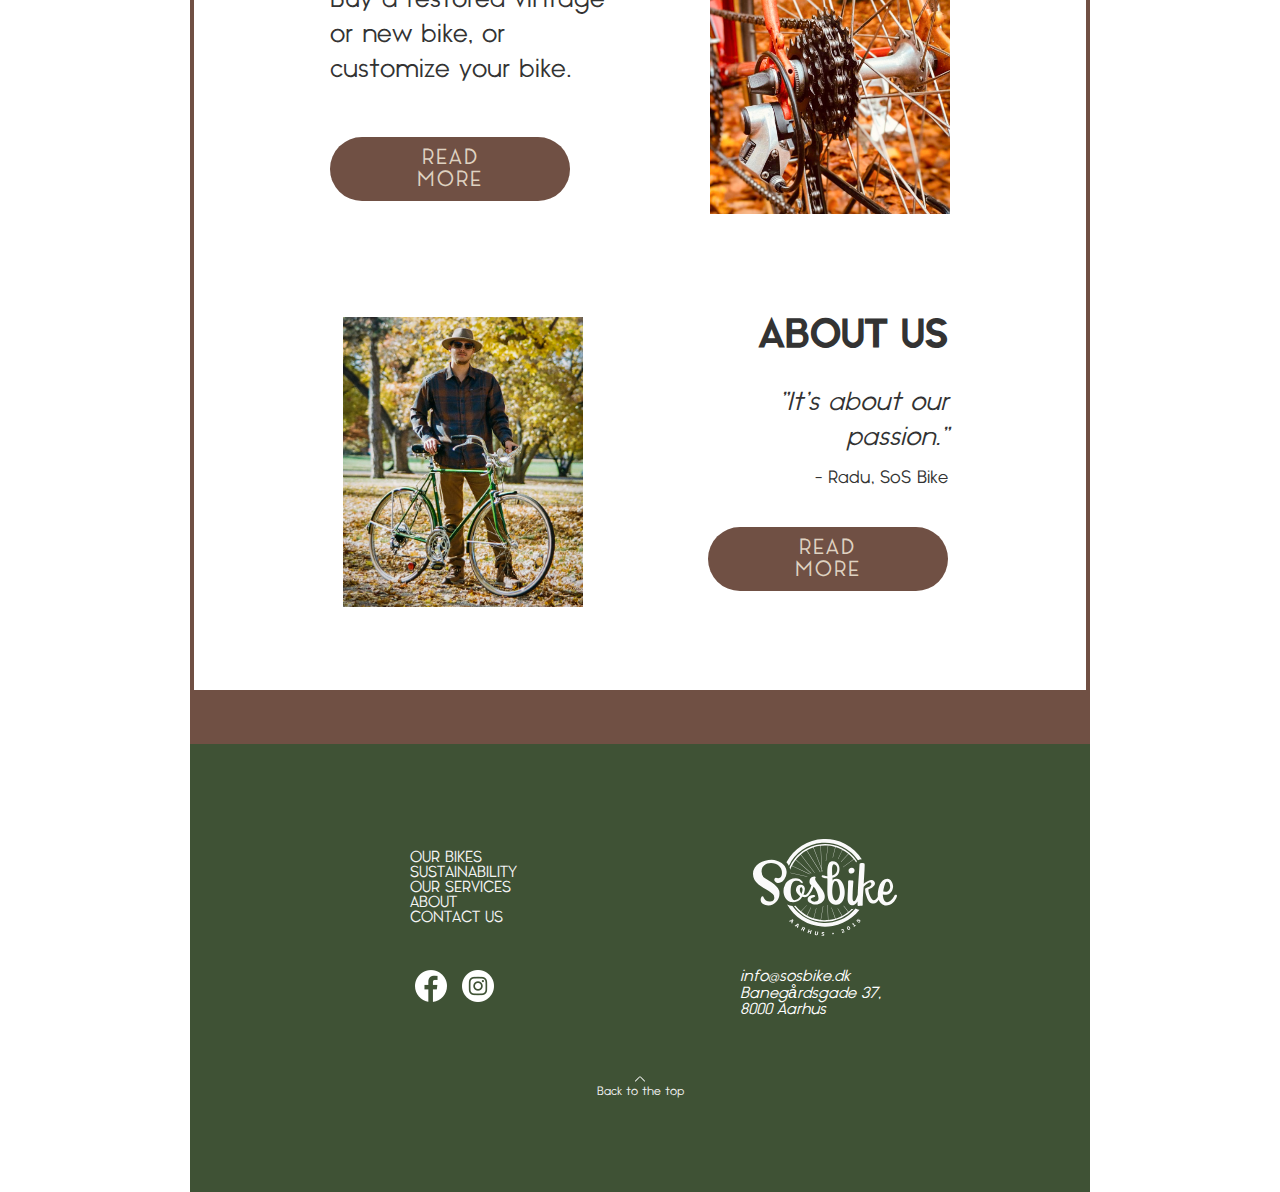
==== commit ae6b591d: "CR edits: all pages, all media queries" ====
--- a/index.html
+++ b/index.html
@@ -43,14 +43,18 @@
     </header>
 
 
-    <div class="main_section_bg_image">
+    <div class="main_section_bg_image main_section_bg_image_ultrawide">
 
         <div class="main_section_flexbox">
             <div class="main_section1_button1">
-                <a href="gallery.html" class="main_cta_button1"><h2>OUR BIKES</h2></a>
+                <a href="gallery.html" class="main_cta_button1">
+                    <h2>OUR BIKES</h2>
+                </a>
             </div>
             <div class="main_section1_button2">
-                <a href="contact.html" class="main_cta_button2"><h2>DONATE BIKE OR PARTS</h2></a>
+                <a href="contact.html" class="main_cta_button2">
+                    <h2>DONATE BIKE OR PARTS</h2>
+                </a>
             </div>
             <div class="main_section1_text">
                 <p>Contribute to our environmental sustainability vision: to reduce bicycle waste. We'll collect your donated items from you.</p>
--- a/css/mystyle.css
+++ b/css/mystyle.css
@@ -173,17 +173,16 @@
     flex-direction: column;
     justify-content: center;
     align-items: center;
-
+    margin: 0px 20px 0px 20px;
 }
 
 .main_section2_card1 {
     display: flex;
     margin-top: 60px;
-    margin-bottom: 55px;
+    margin-bottom: 30px;
 }
 
 .main_section2_card1_inner {
-    margin-left: 15px;
     align-items: flex-end;
     width: 100px;
 }
@@ -216,8 +215,8 @@
 
 .main_section2_card2 {
     display: flex;
-    margin-top: 55px;
-    margin-bottom: 60px;
+    margin-top: 30px;
+    margin-bottom: 40px;
     margin-right: 15px;
 }
 
@@ -419,119 +418,11 @@
     }
 
 
-
-
-
-
-
-
-
-
-/*
-
-.main_service_paragraph {
-    /*padding: 15px 25px 15px 0px;*/
-   /* margin: 5px 0px 10px 0px;
-}
-
-
-.main_s2_cta_button {
-    color: #DFD2C1;
-    background-color: #705044;
-    padding: 10px 25px;
-    border-radius: 20px;
-    letter-spacing: 1px;
-}
-
-
-
-.bike_service_image {
-    /*max-width: 150px;
-    /*padding: 10px 15px 10px 0px;*/
-   /* width: 156px;
-    margin: 0 0 0 45px;
-    height: 195px;
-}
-
-/*---card 2--*/
-
-/*
-
-.main_section1_header2 {
-    text-align: right;
-}
-
-.main_about_paragraph {
-    margin-top: 20px;
-    text-align: right;
-    margin: 10px 0px 5px 0px;*/
-}
-
-/*.main_quote {
-    text-align: right;
-    font-size: 14px;
-    margin-bottom: 20px;
-}
-
-.main_s2_cta_button2 {
-    color: #DFD2C1;
-    background-color: #705044;
-    padding: 10px 26px;
-    border-radius: 20px;
-    margin-left: 6px;
-    letter-spacing: 1px;
-}
-
-
-
-.bike_about_image {
-    /*width: 70%;*/
-    /*padding: 10px 15px 10px 0px;*/
- /*   margin-left: 15px;
-    padding-bottom: 10px;
-    height: 185px;
-    width: 148px;
-
-
-}
-
-.bike_about_image2{
-    display: none;
-}
-
-.bike_about_image3{
-    display: none;
-}*/
-
-
-
-
-
-
-
-
-
-
-
-
-    /*.main_section2_card1 {
-    display: flex;
-    margin-top: 60px;
-    margin-bottom: 55px;
-}*/
-
     .main_section2_card1 {
         display: flex;
         margin: 90px 0px 50px 0px;
 
     }
-
-
-   /*.main_section2_card1_inner {
-    margin-left: 15px;
-    align-items: flex-end;
-    width: 100px;
-}*/
 
 
     .main_section2_card1_inner {
@@ -579,23 +470,6 @@
     /*---card 2--*/
 
 
-/*.main_section2_card2 {
-    display: flex;
-    margin-top: 55px;
-    margin-bottom: 60px;
-    margin-right: 15px;
-}
-
-.main_section2_card2_inner {
-    display: flex;
-    flex-direction: column;
-    align-items: flex-end;
-    width: 140px;
-    margin-left: 20px;
-
-}*/
-
-
     .main_section2_card2 {
         display: flex;
         margin: 50px 0px 90px 0px;
@@ -666,7 +540,7 @@
 
 
     .footer_flex_inner_card {
-        padding: 30px 15px 15px 80px;
+        padding: 30px 15px 15px 40px;
         align-items: center;
         justify-content: center;
         width: 240px;
@@ -691,41 +565,22 @@
     }
 
 
-    /* ---------------------- Media Queries 900px -------------------------- */
-
-    @media only screen and (min-width: 900px) {
-
-
-        /* -------- Page body container ---------- */
-
-
-        .page_body {
-            width: 900px;
-            height: 29rem;
-        }
-
-        .moab { /* added by Morten, attached to menu arrows */
-    display: none;
-}
-
-
-        /* -------- Main content ---------- */
-
+
+    /* ---------------------- Media Queries iPad -------------------------- */
+
+
+    @media only screen and (min-width: 768px) {
         .main_section_bg_image {
             background-size: cover;
             background-position: bottom;
-            height: 900px;
+            height: 1030px;
             background-image: url("../images/homepage/main_bike.jpg");
         }
-
-
-
-        /*---------------MAIN PAGE SECTION 1----------------*/
 
         .main_section_flexbox {
             display: flex;
             flex-direction: column;
-            padding: 445px 15px 10px 15px;
+            padding: 675px 15px 10px 15px;
             width: 100%;
             align-items: center;
         }
@@ -784,16 +639,134 @@
         }
 
 
+        .page_footer {
+            height: 28rem;
+            padding: 80px;
+        }
+
+        .page_footer_card {
+            display: flex;
+            flex-direction: row;
+        }
+
+          .footer_flex_inner_card {
+        padding: 30px 15px 15px 60px;
+        align-items: center;
+        justify-content: center;
+        width: 240px;
+    }
+
+}
+
+    /* ---------------------- Media Queries 900px -------------------------- */
+
+    @media only screen and (min-width: 900px) {
+
+
+        /* -------- Page body container ---------- */
+
+
+        .page_body {
+            width: 900px;
+            height: 29rem;
+        }
+
+        .moab { /* added by Morten, attached to menu arrows */
+    display: none;
+}
+
+
+        /* -------- Main content ---------- */
+
+        .main_section_bg_image {
+            background-size: cover;
+            background-position: bottom;
+            height: 1370px;
+            background-image: url("../images/homepage/main_bike.jpg");
+        }
+
+
+
+        /*---------------MAIN PAGE SECTION 1----------------*/
+
+        .main_section_flexbox {
+            display: flex;
+            flex-direction: column;
+            padding: 1000px 15px 10px 15px;
+            width: 100%;
+            align-items: center;
+        }
+
+        .main_home_bike {
+            object-fit: cover;
+            width: 365px;
+            height: 610px;
+        }
+
+        .main_cta_button1 {
+            /* position: absolute;
+    top: 62.5%;
+    left: 8%;*/
+            border: 4px solid #705044;
+            padding: 20px 0px 10px 0px;
+            margin-bottom: 20px;
+            background-color: rgba(255, 255, 255, 0.01);
+            border-radius: 50px;
+            color: #705044;
+            font-size: 20px;
+            letter-spacing: 4px;
+            width: 400px;
+        }
+
+        .main_cta_button2 {
+            /*position: absolute;
+    top: 72.5%;
+    left: 8%;*/
+            border: 4px solid #705044;
+            padding: 20px 0px 10px 0px;
+        background-color: #705044;
+            border-radius: 50px;
+            color: white;
+            font-size: 18px;
+            letter-spacing: 2px;
+            margin-bottom: 10px;
+            width: 400px
+        }
+
+        .main_section1_text {
+            /* position: absolute;
+    top: 84%;*/
+            color: white;
+            text-align: center;
+            margin: 0px 12px;
+            line-height: 28px;
+            font-size: 25px;
+            letter-spacing: 1px;
+            padding-top: 10px;
+            width: 90%
+        }
+
+        .main_colorblock {
+            height: 50px;
+            width: 100%;
+            background-color: #705044;
+        }
+
+
        /*---------------MAIN PAGE SECTION 2----------------*/
 
     .main_section2_container {
         display: flex;
         flex-direction: column;
+        border: 4px solid #705044;
+        width: 900px;
+        padding-bottom: 20px;
+        margin: auto;
     }
 
     .main_section2_card1 {
         display: flex;
-        margin: 90px 40px 40px 40px;
+        margin: 90px 0px 50px 0px;
 
     }
 
@@ -829,7 +802,8 @@
 
     .bike_service_image {
         /*max-width: 150px;*/
-        height: 380px;
+        height: 300px;
+        width:  240px;
         margin: 0;
         /*padding: 10px 15px 10px 0px;*/
     }
@@ -838,7 +812,8 @@
 
     .main_section2_card2 {
         display: flex;
-        margin: 40px 40px 90px 40px;
+        margin: 50px 0px; 90px 0px;
+        width: 625px;
     }
 
     .main_section2_card2_inner {
@@ -846,7 +821,7 @@
         display: flex;
         flex-direction: column;
         align-items: flex-end;
-        margin-left: 70px;
+        margin-left: 165px;
     }
 
     .main_section1_header2 {
@@ -865,7 +840,7 @@
     .main_quote {
         text-align: right;
         font-size: 18px;
-        margin-bottom: 60px;
+        margin-bottom: 40px;
     }
 
     .main_s2_cta_button2 {
@@ -881,36 +856,19 @@
 
 
     .bike_about_image {
-        /*max-width: 150px;*/
-        /*padding: 10px 15px 10px 0px;*/
-        display: none;
-    }
-
-    .bike_about_image2{
-        display: none;
-    }
-        .bike_about_image3{
-        display: block;
-        height: 380px;
-        margin: 0;
-    }
+        height: 300px;
+        width:  240px;
+    }
+
 
 
         /* -------- Footer ---------- */
 
-        .page_footer {
-            height: 28rem;
-            padding: 60px;
-        }
-
-        .page_footer_card {
-            display: flex;
-            flex-direction: row;
-        }
+
 
 
         .footer_flex_inner_card {
-            padding: 15px 60px 15px 120px;
+            padding: 15px 60px 15px 100px;
             align-items: center;
             justify-content: center;
             width: 330px;
@@ -932,8 +890,8 @@
         .back_to_the_top {
             display: flex;
             flex-direction: column;
-        }
-
-
-
-    }
+            margin-top: 40px;
+        }
+
+
+    }
--- a/css/mobilemenu.css
+++ b/css/mobilemenu.css
@@ -240,9 +240,12 @@
         justify-content: flex-end;
         align-items: center;
         height: 70px;
-        background-color: rgba(255,255,255,0.5);
-        position: fixed;
+        background-color: rgba(211,211,211,0);
+        padding-top: 20px;
+        margin-left: 65px;
+        position: sticky;
         z-index: 9999;
+        width: 900px;
 
 
     }
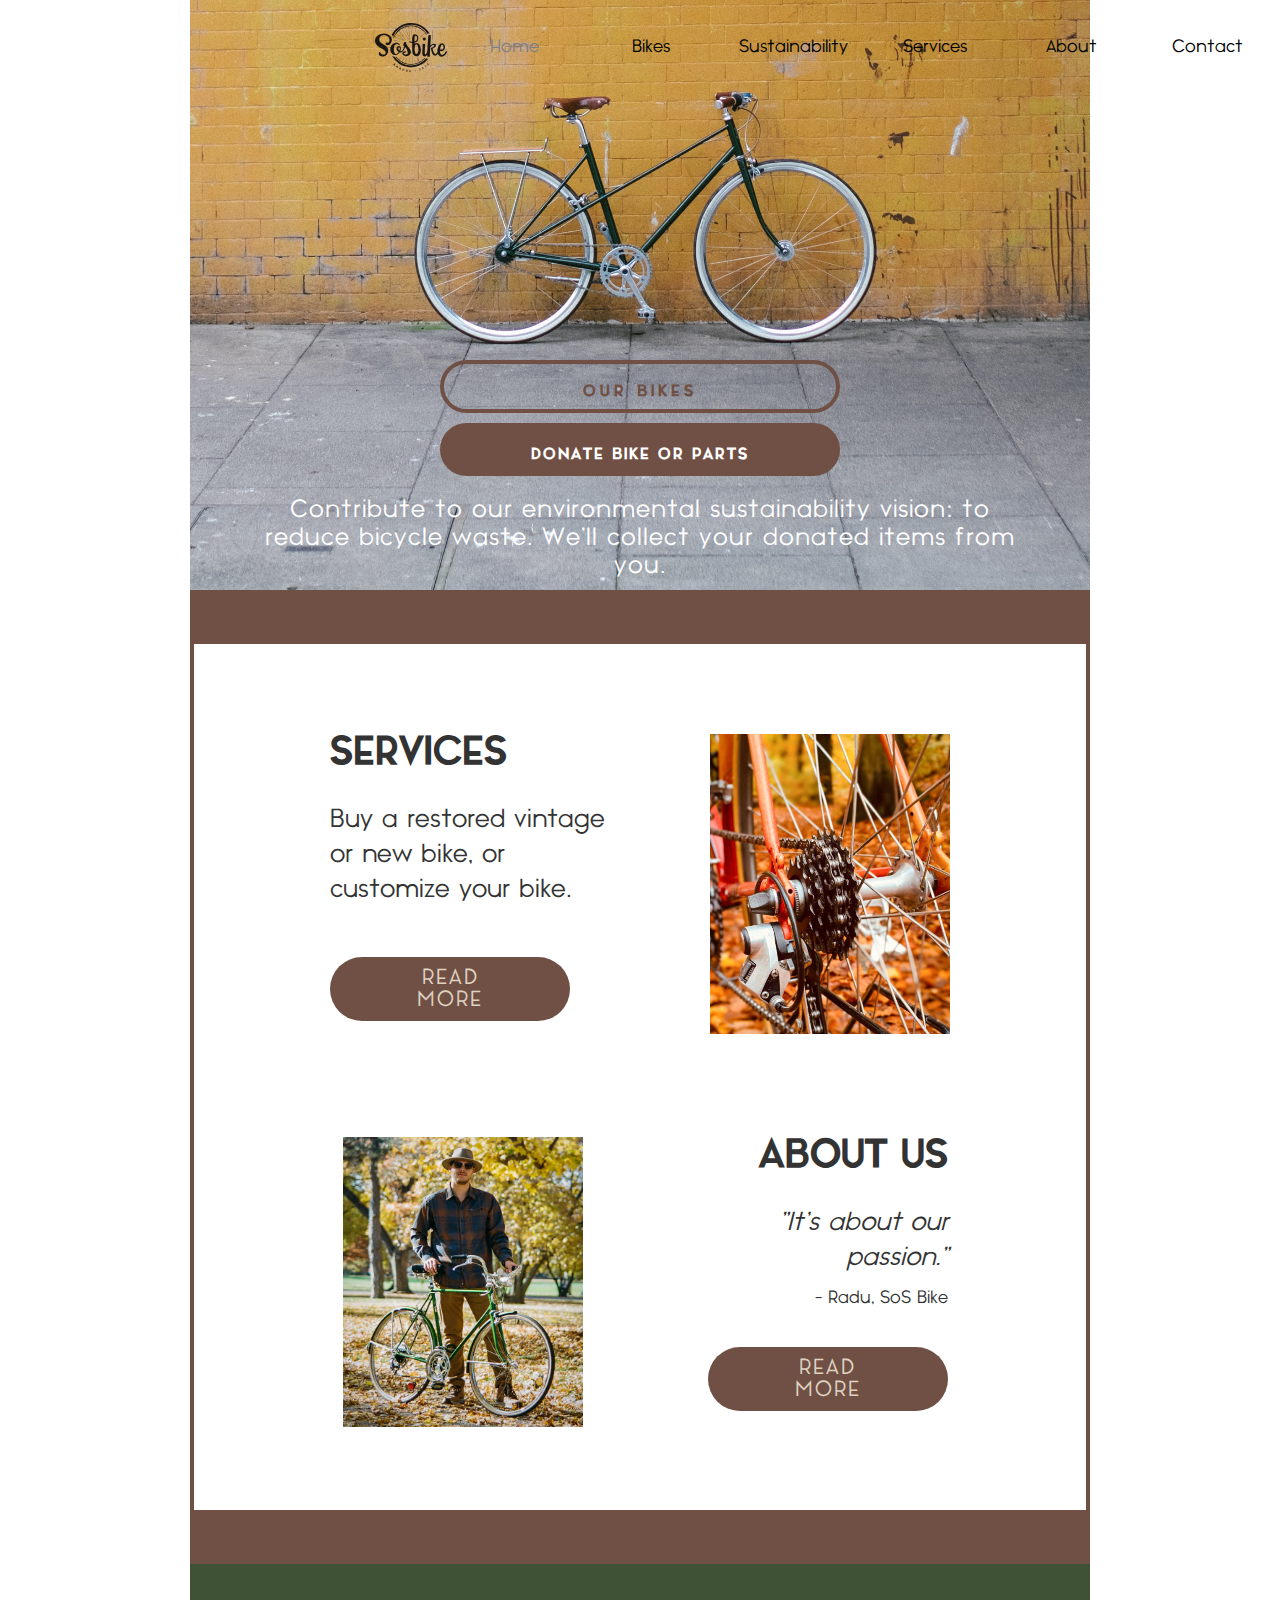
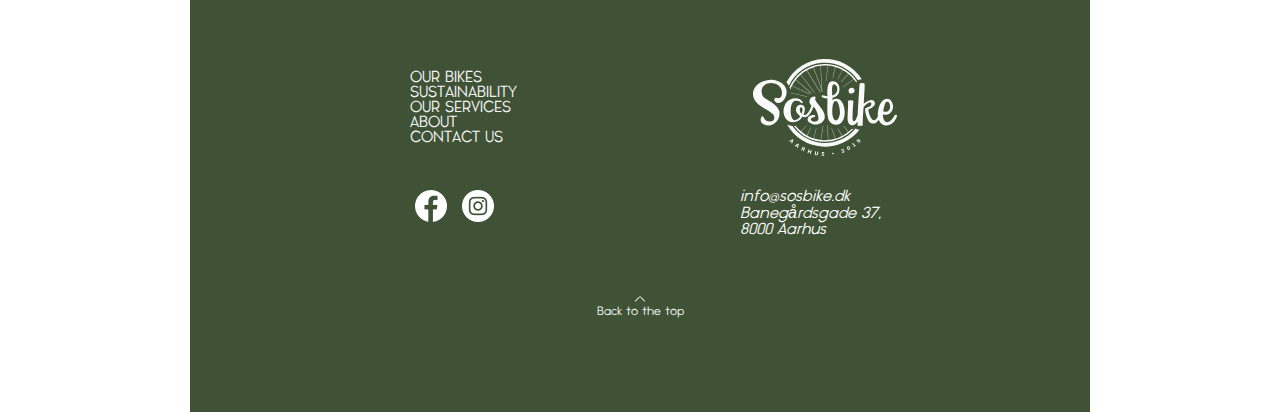
==== commit f2849eb3: "CR Edits menus; alignment" ====
--- a/index.html
+++ b/index.html
@@ -27,11 +27,11 @@
                 <h2 class="menu_heading">Menu</h2>
                 <img src="images/SVG/Asset_12.svg" alt="sosbike logo" class="menu_sosbikelogo1">
                 <a href="index.html" class="menuitem menu_navigation active_menuitem">Home<i class="arrow right moab"></i></a>
-                <a href="gallery.html" class="menuitem menu_navigation">Our Bikes<i class="arrow right moab"></i></a>
+                <a href="gallery.html" class="menuitem menu_navigation">Bikes<i class="arrow right moab"></i></a>
                 <a href="sustainability.html" class="menuitem menu_navigation">Sustainability<i class="arrow right moab"></i></a>
-                <a href="services.html" class="menuitem menu_navigation">Our Services<i class="arrow right moab"></i></a>
-                <a href="about.html" class="menuitem menu_navigation">About Us<i class="arrow right moab"></i></a>
-                <a href="contact.html" class="menuitem menu_navigation">Contact Us<i class="arrow right moab"></i></a>
+                <a href="services.html" class="menuitem menu_navigation">Services<i class="arrow right moab"></i></a>
+                <a href="about.html" class="menuitem menu_navigation">About<i class="arrow right moab"></i></a>
+                <a href="contact.html" class="menuitem menu_navigation">Contact<i class="arrow right moab"></i></a>
                 <img src="images/SVG/Asset_12.svg" alt="sosbike logo" class="menu_sosbikelogo menuitem">
 
                 <div class="cta_style menu_donate_button">
@@ -48,12 +48,12 @@
         <div class="main_section_flexbox">
             <div class="main_section1_button1">
                 <a href="gallery.html" class="main_cta_button1">
-                    <h2>OUR BIKES</h2>
+                    <h3>OUR BIKES</h3>
                 </a>
             </div>
             <div class="main_section1_button2">
                 <a href="contact.html" class="main_cta_button2">
-                    <h2>DONATE BIKE OR PARTS</h2>
+                    <h3>DONATE BIKE OR PARTS</h3>
                 </a>
             </div>
             <div class="main_section1_text">
--- a/css/mystyle.css
+++ b/css/mystyle.css
@@ -52,7 +52,7 @@
 
 h3 {
     font-family: Noir_medium, sans-serif;
-    color: #333333;
+  /*  color: #333333;*/
     font-size: 16px;
 }
 
@@ -129,7 +129,7 @@
     margin: 10px 0px;
     background-color: rgba(255, 255, 255, 0.01);
     border-radius: 50px;
-    color: white;
+    color: #333333;
     letter-spacing: 4px;
     text-decoration: none;
 }
@@ -139,11 +139,12 @@
     top: 72.5%;
     left: 8%;*/
     border: 4px solid #705044;
-    padding: 15px 20px 5px 20px;
+    padding: 15px 35px 5px 35px;
     background-color: #705044;
     border-radius: 50px;
     color: white;
-    letter-spacing: 2px;
+    letter-spacing: 1px;
+
 }
 
 .main_section1_text {
@@ -681,8 +682,9 @@
         .main_section_bg_image {
             background-size: cover;
             background-position: bottom;
-            height: 1370px;
-            background-image: url("../images/homepage/main_bike.jpg");
+            /*height: 1370px;*/
+            height: 590px;
+            background-image: url("../images/homepage/beeline-navigation-nfWllIa5wew-unsplash-7.jpg");
         }
 
 
@@ -692,28 +694,29 @@
         .main_section_flexbox {
             display: flex;
             flex-direction: column;
-            padding: 1000px 15px 10px 15px;
+            padding: 350px 15px 10px 15px;
             width: 100%;
             align-items: center;
-        }
-
-        .main_home_bike {
+            justify-content: center;
+        }
+
+        /*.main_home_bike {
             object-fit: cover;
             width: 365px;
             height: 610px;
-        }
+        }*/
 
         .main_cta_button1 {
             /* position: absolute;
-    top: 62.5%;
-    left: 8%;*/
+            top: 62.5%;
+            left: 8%;*/
             border: 4px solid #705044;
             padding: 20px 0px 10px 0px;
-            margin-bottom: 20px;
+            margin-bottom: 10px;
             background-color: rgba(255, 255, 255, 0.01);
             border-radius: 50px;
             color: #705044;
-            font-size: 20px;
+         /*   font-size: 20px;*/
             letter-spacing: 4px;
             width: 400px;
         }
@@ -727,7 +730,7 @@
         background-color: #705044;
             border-radius: 50px;
             color: white;
-            font-size: 18px;
+          /*  font-size: 18px;*/
             letter-spacing: 2px;
             margin-bottom: 10px;
             width: 400px
@@ -740,7 +743,7 @@
             text-align: center;
             margin: 0px 12px;
             line-height: 28px;
-            font-size: 25px;
+          /*  font-size: 25px;*/
             letter-spacing: 1px;
             padding-top: 10px;
             width: 90%
--- a/css/mobilemenu.css
+++ b/css/mobilemenu.css
@@ -16,7 +16,8 @@
     position: absolute;
     right: 5px;
     top: 10px;
-    width:
+
+    width: 100%;
     z-index: 9999;
 }
 
@@ -62,7 +63,7 @@
     padding-bottom: 25px;
 }
 
-.menu_sosbikelogo1{
+.menu_sosbikelogo1 {
     display: none;
 }
 
@@ -151,32 +152,32 @@
         display: none;
     }
 
-    .menu_paragraph{
-        display: none;
-    }
-
-    .sosbike_logo{
-        display: none;
-    }
-
-    .arrow{
-        display: none;
-    }
-
-    .right{
-        display: none;
-    }
-
-    .moab{
-        display: none;
-    }
-
-
-    .cta_style{
-        display: none;
-    }
-
-    .menu_sosbikelogo{
+    .menu_paragraph {
+        display: none;
+    }
+
+    .sosbike_logo {
+        display: none;
+    }
+
+    .arrow {
+        display: none;
+    }
+
+    .right {
+        display: none;
+    }
+
+    .moab {
+        display: none;
+    }
+
+
+    .cta_style {
+        display: none;
+    }
+
+    .menu_sosbikelogo {
         width: 8%;
         margin-left: 15px;
         margin-right: 15px;
@@ -184,32 +185,37 @@
 
     }
 
-    .menu_sosbikelogo1{
+    .menu_sosbikelogo1 {
         width: 8%;
-        margin-left: 15px;
-        margin-right: 15px;
+        /*   margin-left: 15px;
+        margin-right: 15px;*/
         display: block;
     }
 
-    .menu_heading{
-        display: none;
-    }
-
-    .menu_navigation{
-        margin-left: 20px;
-        margin-right: 20px;
-        font-size: 20px;
-
-    }
-
-    .navigation__container{
-        width: 100%;
+    .menu_heading {
+        display: none;
+    }
+
+    .menu_navigation {
+        display: flex;
         flex-direction: row;
-
-
-    }
-
-    .gallery_heading{
+        justify-content: center;
+        align-items: center;
+        margin-left: 10px;
+        margin-right: 10px;
+        font-size: 18px;
+
+    }
+
+    .navigation__container {
+        width: 900px;
+        display: flex;
+        flex-direction: row;
+        justify-content: center;
+        align-items: center;
+    }
+
+    /*  .gallery_heading{
         margin-top: 8%;
     }
 
@@ -227,7 +233,7 @@
 
     .contact_block{
         margin-top: 8%
-    }
+    }*/
 
 
 
@@ -237,17 +243,14 @@
     /* Make menuitems flex horisontally (on a row) */
     .menuitems__container {
         display: flex;
-        justify-content: flex-end;
+        justify-content: center;
         align-items: center;
         height: 70px;
-        background-color: rgba(211,211,211,0);
+        background-color: rgba(211, 211, 211, 0);
         padding-top: 20px;
-        margin-left: 65px;
         position: sticky;
         z-index: 9999;
         width: 900px;
-
-
     }
 
     .menuitem {
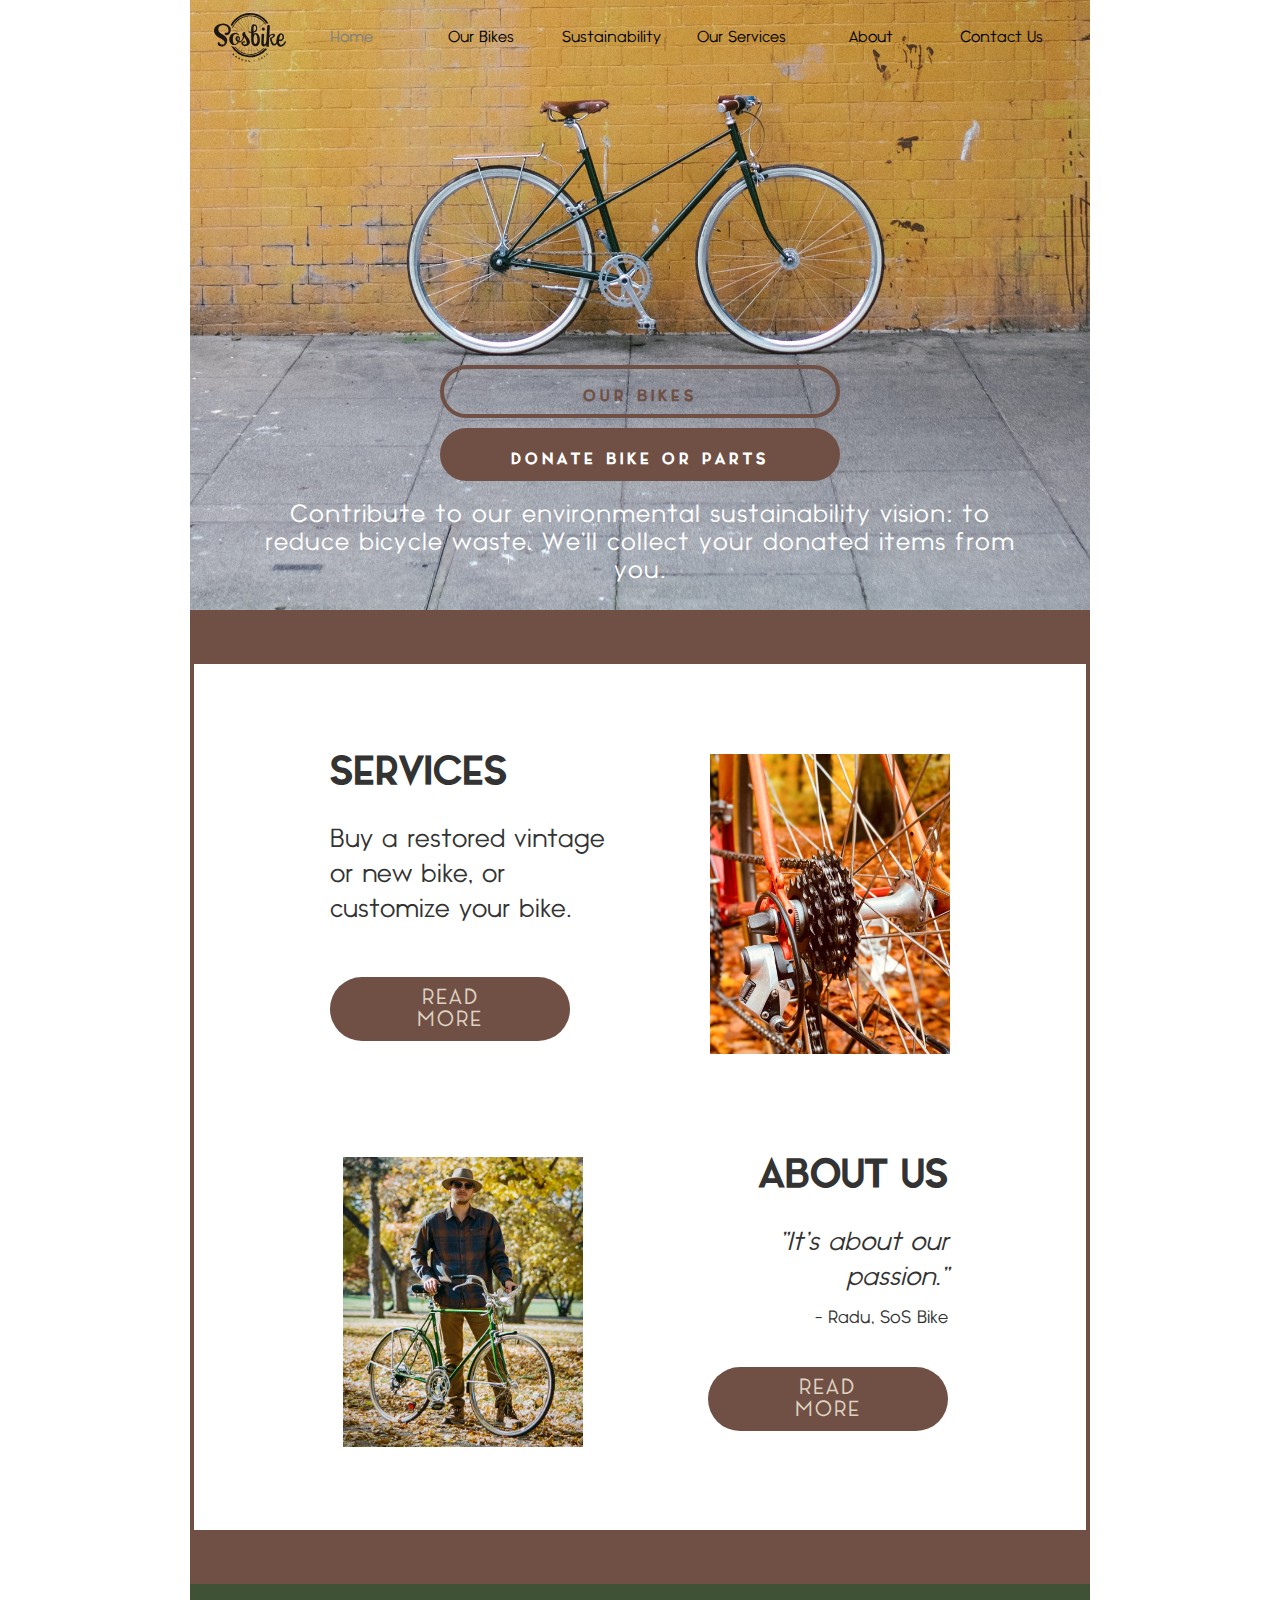
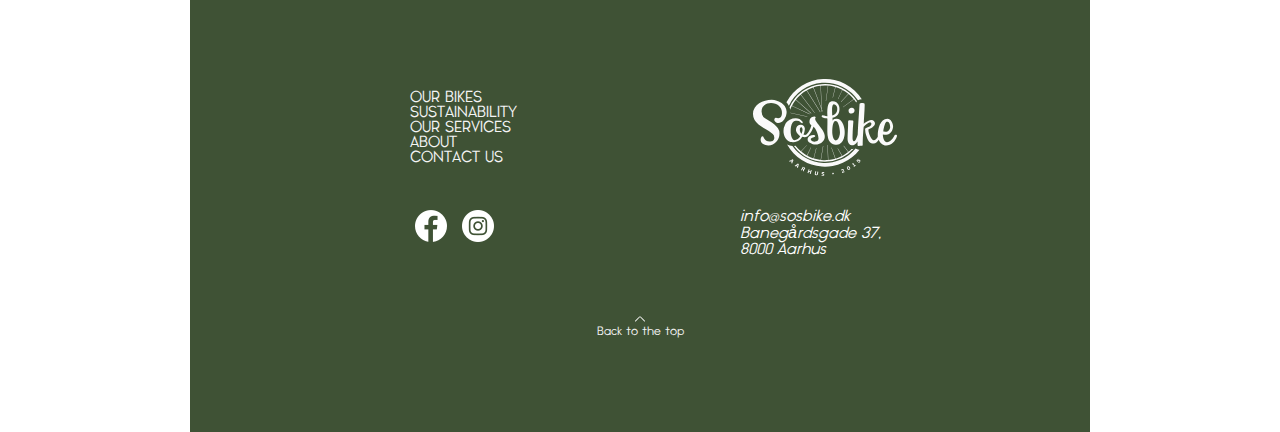
==== commit c012e96b: "CR edits: menu alighment widescreen" ====
--- a/index.html
+++ b/index.html
@@ -15,7 +15,7 @@
 <body class="page_body">
 
     <img href="index.html" src="images/SVG/Asset_12.svg" alt="sosbikelogo" class="sosbike_logo">
-    <header class="navigation__container">
+    <header class="navigation__container navigation__container_wide">
         <nav>
             <!-- The mobile menu icon -->
             <label for="mobileicon" class="mobileiconlabel">&#9776;</label>
@@ -27,11 +27,11 @@
                 <h2 class="menu_heading">Menu</h2>
                 <img src="images/SVG/Asset_12.svg" alt="sosbike logo" class="menu_sosbikelogo1">
                 <a href="index.html" class="menuitem menu_navigation active_menuitem">Home<i class="arrow right moab"></i></a>
-                <a href="gallery.html" class="menuitem menu_navigation">Bikes<i class="arrow right moab"></i></a>
+                <a href="gallery.html" class="menuitem menu_navigation"> Our Bikes<i class="arrow right moab"></i></a>
                 <a href="sustainability.html" class="menuitem menu_navigation">Sustainability<i class="arrow right moab"></i></a>
-                <a href="services.html" class="menuitem menu_navigation">Services<i class="arrow right moab"></i></a>
+                <a href="services.html" class="menuitem menu_navigation">Our Services<i class="arrow right moab"></i></a>
                 <a href="about.html" class="menuitem menu_navigation">About<i class="arrow right moab"></i></a>
-                <a href="contact.html" class="menuitem menu_navigation">Contact<i class="arrow right moab"></i></a>
+                <a href="contact.html" class="menuitem menu_navigation">Contact Us<i class="arrow right moab"></i></a>
                 <img src="images/SVG/Asset_12.svg" alt="sosbike logo" class="menu_sosbikelogo menuitem">
 
                 <div class="cta_style menu_donate_button">
--- a/css/mystyle.css
+++ b/css/mystyle.css
@@ -683,7 +683,7 @@
             background-size: cover;
             background-position: bottom;
             /*height: 1370px;*/
-            height: 590px;
+            height: 610px;
             background-image: url("../images/homepage/beeline-navigation-nfWllIa5wew-unsplash-7.jpg");
         }
 
@@ -694,7 +694,7 @@
         .main_section_flexbox {
             display: flex;
             flex-direction: column;
-            padding: 350px 15px 10px 15px;
+            padding: 355px 15px 10px 15px;
             width: 100%;
             align-items: center;
             justify-content: center;
@@ -716,7 +716,7 @@
             background-color: rgba(255, 255, 255, 0.01);
             border-radius: 50px;
             color: #705044;
-         /*   font-size: 20px;*/
+            /*font-size: 20px;*/
             letter-spacing: 4px;
             width: 400px;
         }
@@ -731,7 +731,7 @@
             border-radius: 50px;
             color: white;
           /*  font-size: 18px;*/
-            letter-spacing: 2px;
+            letter-spacing: 4px;
             margin-bottom: 10px;
             width: 400px
         }
--- a/css/mobilemenu.css
+++ b/css/mobilemenu.css
@@ -12,11 +12,11 @@
     float: right;
 } */
 
+
 .navigation__container {
     position: absolute;
     right: 5px;
     top: 10px;
-
     width: 100%;
     z-index: 9999;
 }
@@ -142,9 +142,11 @@
 
 
 
-/* Add rules [ON WIDE SCREENS] */
+/* ------------Add rules [ON WIDE SCREENS]---------------------- */
+
 
 @media only screen and (min-width: 900px) {
+
 
     /* Hide Mobile icon and its label */
     .mobileiconlabel,
@@ -178,9 +180,9 @@
     }
 
     .menu_sosbikelogo {
-        width: 8%;
+        /*width: 8%;
         margin-left: 15px;
-        margin-right: 15px;
+        margin-right: 15px;*/
         display: none;
 
     }
@@ -196,18 +198,26 @@
         display: none;
     }
 
+
     .menu_navigation {
-        display: flex;
+        margin-left: 0%;
+        /*display: flex;
         flex-direction: row;
         justify-content: center;
         align-items: center;
         margin-left: 10px;
         margin-right: 10px;
-        font-size: 18px;
-
-    }
+        font-size: 18px;*/
+    }
+
 
     .navigation__container {
+        /*display: none;*/
+        right: auto;
+    }
+
+
+    .navigation__container_wide {
         width: 900px;
         display: flex;
         flex-direction: row;
@@ -215,42 +225,14 @@
         align-items: center;
     }
 
-    /*  .gallery_heading{
-        margin-top: 8%;
-    }
-
-    .sustainability_block{
-        margin-top: 8%;
-    }
-
-    .services_block{
-        margin-top: 8%;
-    }
-
-    .about_block{
-        margin-top: 8%;
-    }
-
-    .contact_block{
-        margin-top: 8%
-    }*/
-
-
-
-
-
-
-    /* Make menuitems flex horisontally (on a row) */
+
     .menuitems__container {
         display: flex;
         justify-content: center;
         align-items: center;
         height: 70px;
         background-color: rgba(211, 211, 211, 0);
-        padding-top: 20px;
-        position: sticky;
-        z-index: 9999;
-        width: 900px;
+        padding-top: 0px;
     }
 
     .menuitem {
@@ -264,3 +246,5 @@
     .right {
         display: none;
     }
+
+}
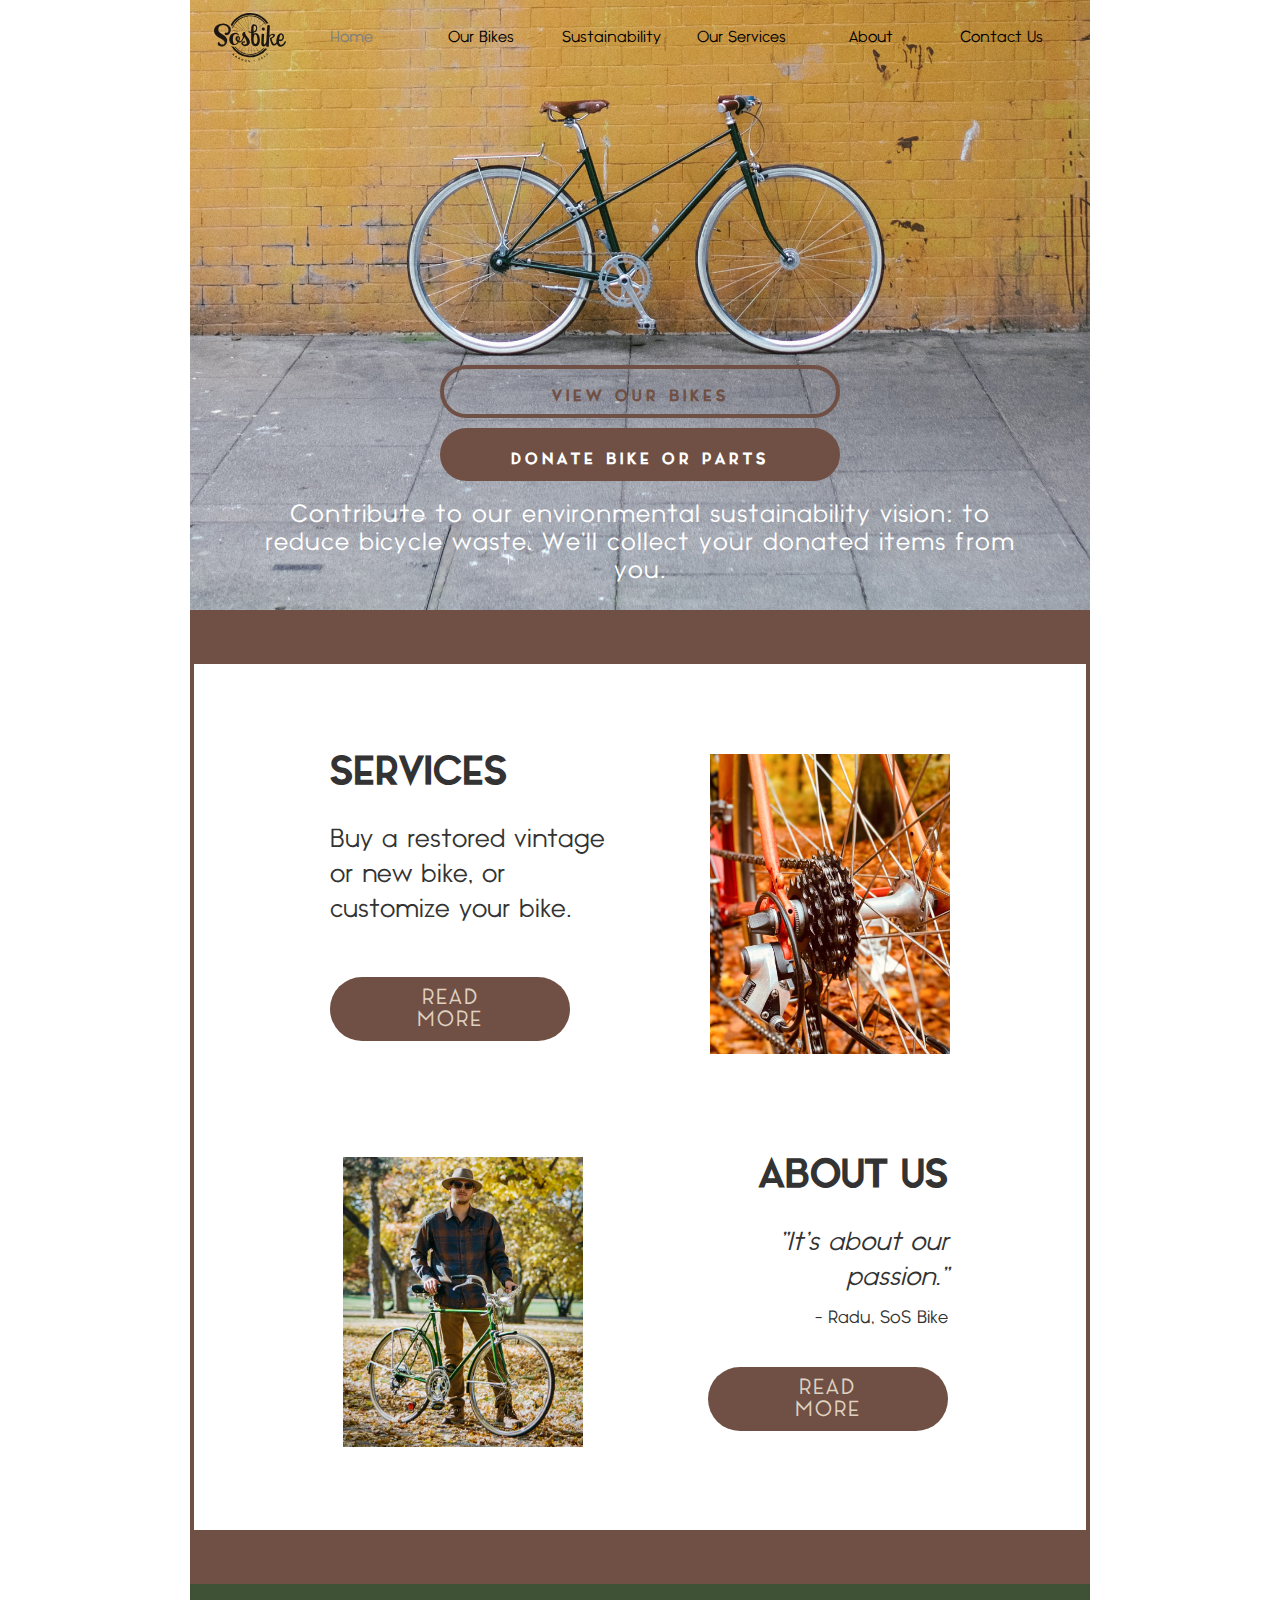
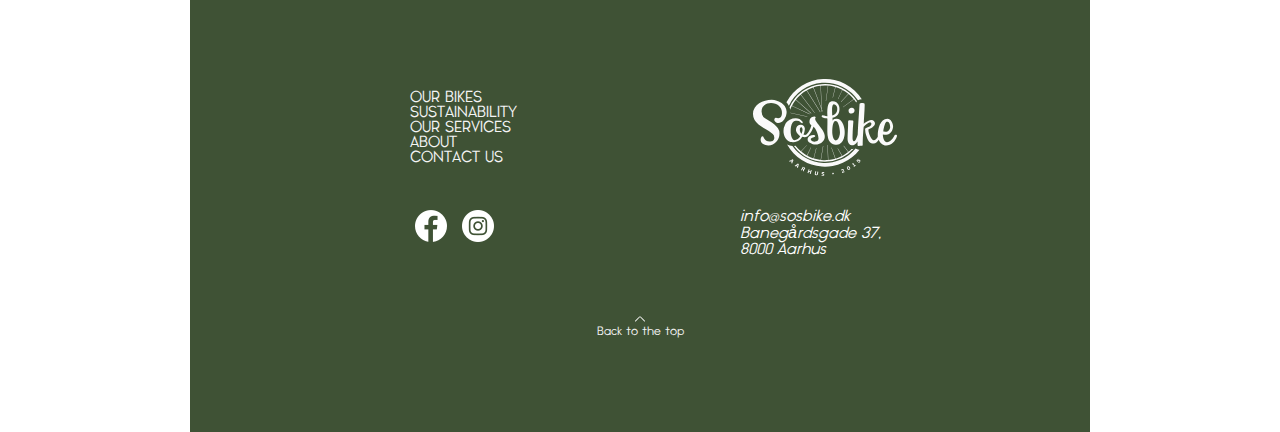
==== commit 238ada8c: "CR edits: reformulating links / buttons as verbs as recommended by Morten" ====
--- a/index.html
+++ b/index.html
@@ -48,7 +48,7 @@
         <div class="main_section_flexbox">
             <div class="main_section1_button1">
                 <a href="gallery.html" class="main_cta_button1">
-                    <h3>OUR BIKES</h3>
+                    <h3>VIEW OUR BIKES</h3>
                 </a>
             </div>
             <div class="main_section1_button2">
--- a/css/mystyle.css
+++ b/css/mystyle.css
@@ -125,12 +125,12 @@
     top: 62.5%;
     left: 8%;*/
     border: 4px solid #705044;
-    padding: 15px 75px 5px 75px;
+    padding: 15px 45px 5px 45px;
     margin: 10px 0px;
     background-color: rgba(255, 255, 255, 0.01);
     border-radius: 50px;
     color: #333333;
-    letter-spacing: 4px;
+    letter-spacing: 3px;
     text-decoration: none;
 }
 
@@ -139,11 +139,11 @@
     top: 72.5%;
     left: 8%;*/
     border: 4px solid #705044;
-    padding: 15px 35px 5px 35px;
+    padding: 15px 25px 5px 25px;
     background-color: #705044;
     border-radius: 50px;
     color: white;
-    letter-spacing: 1px;
+    letter-spacing: 2px;
 
 }
 
@@ -565,7 +565,7 @@
         text-align: center;
     }
 
-
+ }
 
     /* ---------------------- Media Queries iPad -------------------------- */
 
@@ -598,6 +598,7 @@
     left: 8%;*/
             border: 4px solid #705044;
             padding: 8px 130px;
+            padding-top: 15px;
             margin-bottom: 20px;
             background-color: rgba(255, 255, 255, 0.01);
             border-radius: 50px;
@@ -611,7 +612,8 @@
     top: 72.5%;
     left: 8%;*/
             border: 4px solid #705044;
-            padding: 10px 50px;
+            padding: 10px 110px;
+            padding-top: 15px;
             background-color: #705044;
             border-radius: 50px;
             color: white;
